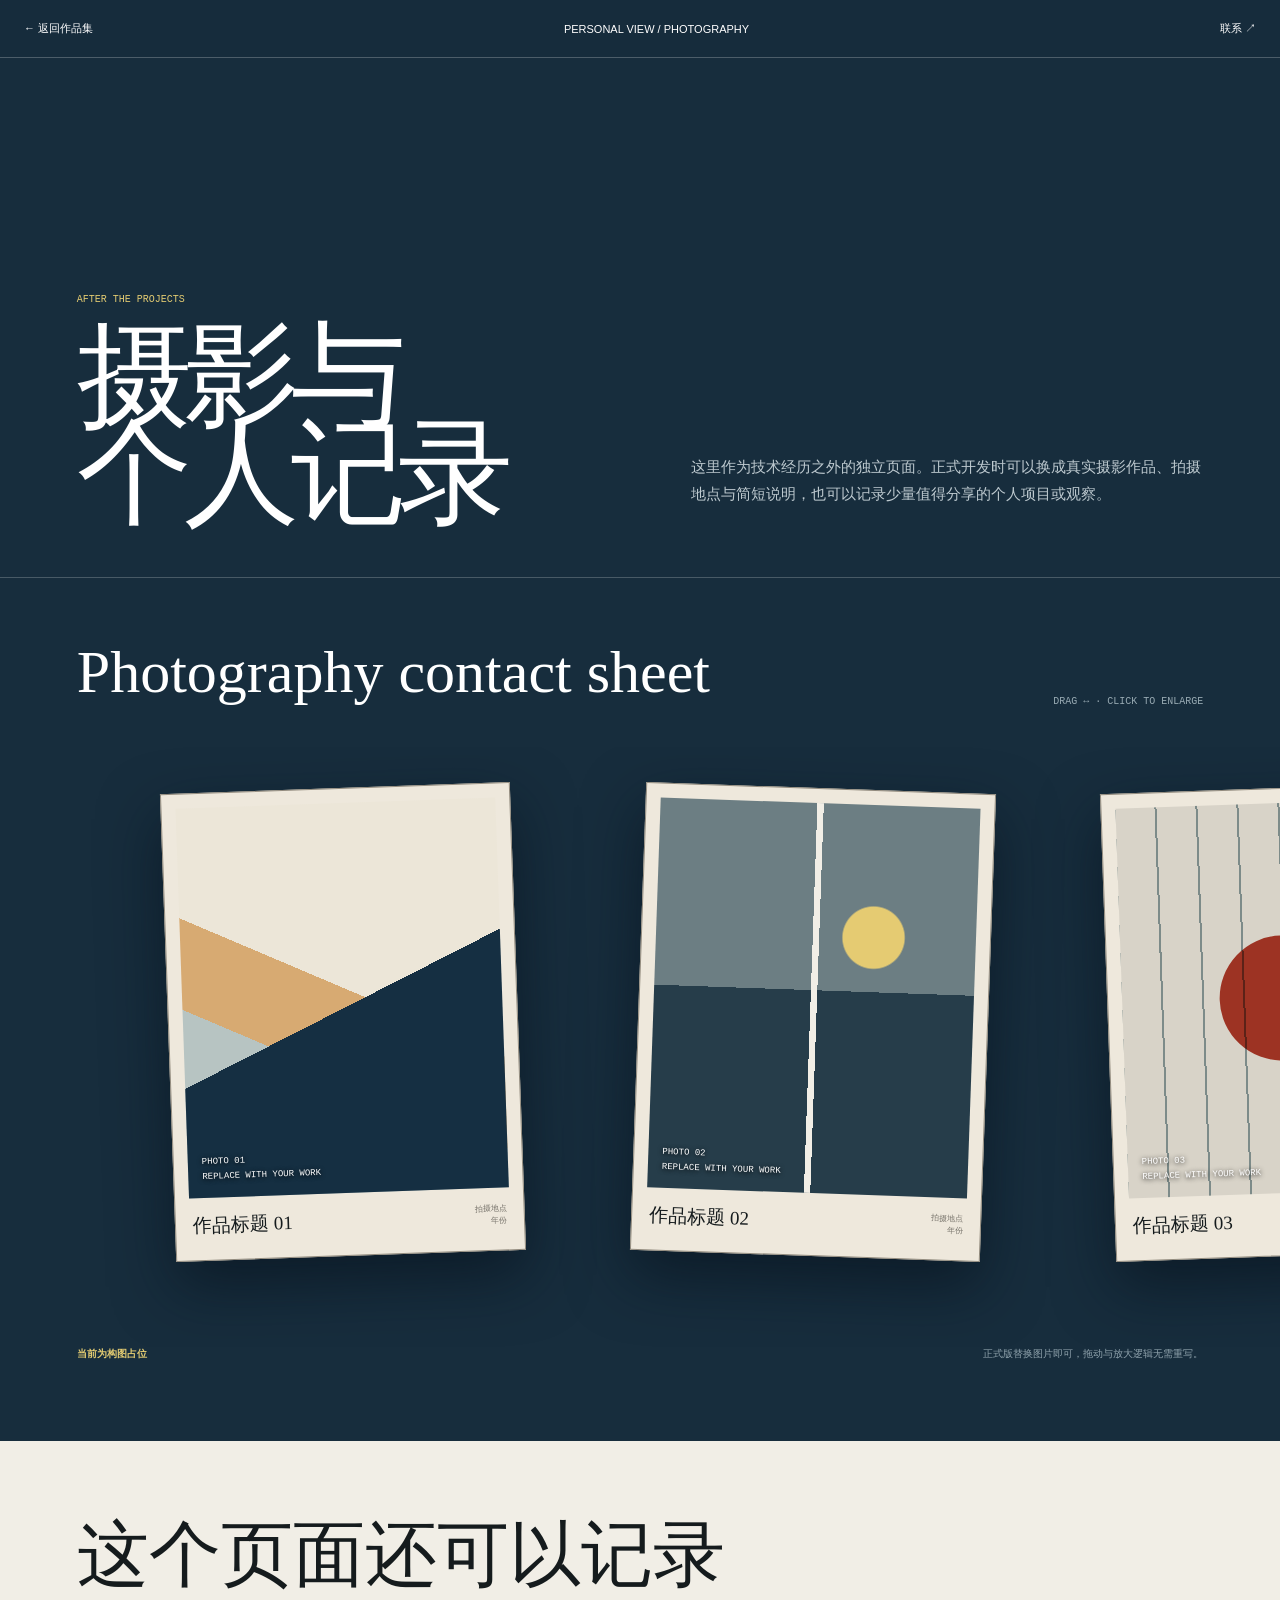
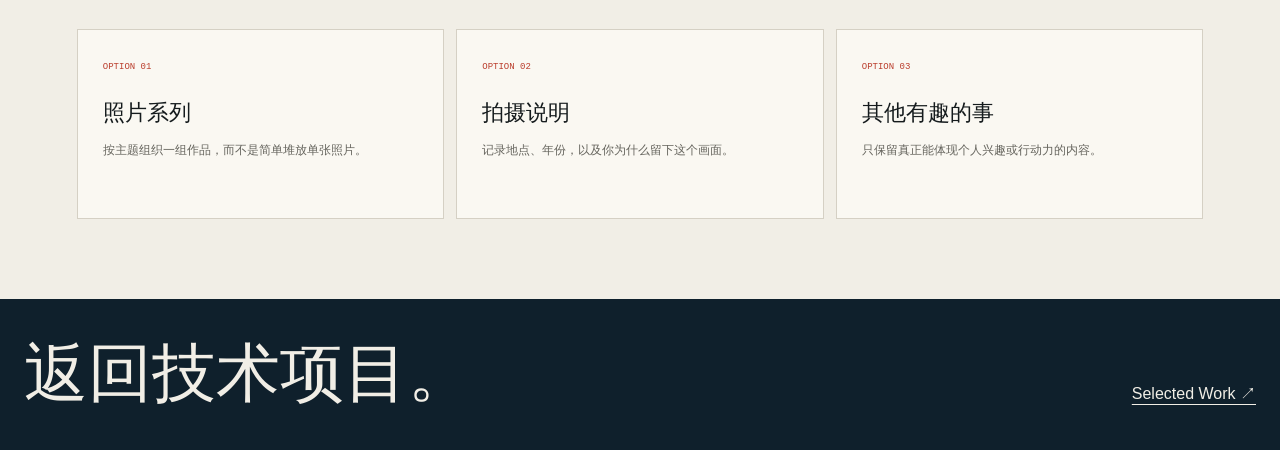
==== personal/index.html @ 07bce7fe "Create initial portfolio site" ====
<!doctype html><html lang="zh-CN"><head><meta charset="utf-8"><meta name="viewport" content="width=device-width,initial-scale=1"><title>个人展示 · 王匡义</title><link rel="stylesheet" href="../assets/detail.css"><style>
body{background:#172d3d;color:#fff}.nav{background:#172d3ded;border-color:#ffffff3b}.nav a,.nav span{color:#fff}.personal-hero{min-height:520px;padding:100px 6vw 55px;display:grid;grid-template-columns:1fr 1fr;gap:8vw;align-items:end;border-bottom:1px solid #ffffff36}.personal-hero small{font:10px ui-monospace,monospace;color:var(--gold)}.personal-hero h1{font:400 clamp(58px,9vw,125px)/.84 var(--serif);letter-spacing:-.07em;margin:22px 0 0}.personal-hero p{font-size:15px;line-height:1.8;color:#bdc9cf;max-width:580px}.gallery{padding:60px 0 80px;overflow:hidden}.gallery-head{padding:0 6vw;display:flex;justify-content:space-between;align-items:end}.gallery-head h2{font:400 clamp(32px,5vw,60px) var(--serif);margin:0}.gallery-head span{font:10px ui-monospace,monospace;color:#98aab3}.photo-window{margin-top:40px;overflow-x:auto;scrollbar-width:none;cursor:grab;touch-action:pan-y;scroll-snap-type:x proximity}.photo-window::-webkit-scrollbar{display:none}.photo-window.dragging{cursor:grabbing}.photo-track{display:flex;align-items:center;gap:40px;width:max-content;padding:25px 10vw 75px}.photo-frame{width:350px;flex:none;background:#eee8dc;color:var(--ink);padding:14px 14px 21px;border:1px solid #928b7e;box-shadow:0 25px 60px #07111da0;scroll-snap-align:center;cursor:pointer;transition:.3s}.photo-frame:nth-child(odd){transform:rotate(-2deg)}.photo-frame:nth-child(even){transform:rotate(2deg)}.photo-frame:hover{transform:rotate(0) translateY(-7px)}.photo-art{height:390px;position:relative;overflow:hidden;background:#c8c7c0}.photo-art span{position:absolute;left:14px;bottom:14px;color:white;font:9px/1.6 ui-monospace,monospace;text-shadow:0 1px 5px #000}.photo-a{background:linear-gradient(155deg,transparent 0 52%,#152f42 52%),linear-gradient(25deg,#b7c4c2 0 35%,#d7aa72 35% 52%,#ece6d8 52%)}.photo-b{background:radial-gradient(circle at 68% 34%,#e5cb72 0 9%,transparent 9.5%),linear-gradient(90deg,transparent 49%,#f1eee6 49% 51%,transparent 51%),linear-gradient(#6c7e83 0 48%,#263d4a 48%)}.photo-c{background:repeating-linear-gradient(90deg,#d8d3c8 0 39px,#7d8b89 39px 41px)}.photo-c:after{content:"";position:absolute;width:125px;height:125px;border-radius:50%;background:#ba3d2c;left:50%;top:50%;transform:translate(-50%,-50%);mix-blend-mode:multiply}.photo-d{background:linear-gradient(35deg,#172f40 0 42%,transparent 42%),linear-gradient(145deg,#d4cdbf 0 50%,#8fa19d 50%)}.photo-e{background:linear-gradient(90deg,#d7cfc0 0 47%,#172f40 47% 53%,#c87b5c 53%)}.photo-frame figcaption{padding:15px 3px 0;display:flex;justify-content:space-between}.photo-frame b{font:500 19px var(--serif)}.photo-frame small{font:8px/1.5 ui-monospace,monospace;color:#77736b;text-align:right}.gallery-foot{padding:0 6vw;color:#91a4ae;font-size:10px;display:flex;justify-content:space-between}.gallery-foot b{color:var(--gold)}.notes{background:var(--paper);color:var(--ink);padding:80px 6vw}.notes h2{font:400 clamp(38px,6vw,72px)/.95 var(--serif);margin:0 0 40px}.note-grid{display:grid;grid-template-columns:repeat(3,1fr);gap:12px}.note{border:1px solid var(--soft);background:var(--white);padding:25px;min-height:190px}.note small{font:9px ui-monospace,monospace;color:var(--red)}.note h3{font:500 22px var(--serif);margin:25px 0 8px}.note p{font-size:12px;line-height:1.7;color:#66655e}.personal-footer{background:#0f202c}.lightbox{position:fixed;inset:0;z-index:60;background:#07111def;display:none;place-items:center;padding:30px}.lightbox.show{display:grid}.lightbox-card{width:min(720px,90vw);background:#eee8dc;padding:16px;color:var(--ink)}.lightbox-card .photo-art{height:min(68vh,680px)}.caption{padding:17px 4px 3px;display:flex;justify-content:space-between}.close{position:fixed;right:24px;top:22px;width:42px;height:42px;border-radius:50%;border:1px solid #ffffff66;background:transparent;color:#fff;font-size:20px;cursor:pointer}@media(max-width:760px){.personal-hero{grid-template-columns:1fr;padding:80px 20px 45px}.gallery-head{display:block;padding:0 20px}.gallery-head span{display:block;margin-top:15px}.photo-track{padding-left:35px;padding-right:35px}.photo-frame{width:275px}.photo-art{height:320px}.gallery-foot{display:block;padding:0 20px}.gallery-foot span{display:block;margin-top:8px}.notes{padding:65px 20px}.note-grid{grid-template-columns:1fr}}@media(prefers-reduced-motion:reduce){.photo-frame{transition:none}}
</style></head><body><header class="nav"><a href="../index.html">← 返回作品集</a><span>PERSONAL VIEW / PHOTOGRAPHY</span><a href="mailto:kuangyi001126@outlook.com">联系 ↗</a></header><main><section class="personal-hero"><div><small>AFTER THE PROJECTS</small><h1>摄影与<br>个人记录</h1></div><p>这里作为技术经历之外的独立页面。正式开发时可以换成真实摄影作品、拍摄地点与简短说明，也可以记录少量值得分享的个人项目或观察。</p></section><section class="gallery"><header class="gallery-head"><h2>Photography contact sheet</h2><span>DRAG ↔ · CLICK TO ENLARGE</span></header><div class="photo-window"><div class="photo-track">
<figure class="photo-frame" tabindex="0" data-title="作品标题 01" data-meta="拍摄地点 · 年份"><div class="photo-art photo-a"><span>PHOTO 01<br>REPLACE WITH YOUR WORK</span></div><figcaption><b>作品标题 01</b><small>拍摄地点<br>年份</small></figcaption></figure>
<figure class="photo-frame" tabindex="0" data-title="作品标题 02" data-meta="拍摄地点 · 年份"><div class="photo-art photo-b"><span>PHOTO 02<br>REPLACE WITH YOUR WORK</span></div><figcaption><b>作品标题 02</b><small>拍摄地点<br>年份</small></figcaption></figure>
<figure class="photo-frame" tabindex="0" data-title="作品标题 03" data-meta="拍摄地点 · 年份"><div class="photo-art photo-c"><span>PHOTO 03<br>REPLACE WITH YOUR WORK</span></div><figcaption><b>作品标题 03</b><small>拍摄地点<br>年份</small></figcaption></figure>
<figure class="photo-frame" tabindex="0" data-title="作品标题 04" data-meta="拍摄地点 · 年份"><div class="photo-art photo-d"><span>PHOTO 04<br>REPLACE WITH YOUR WORK</span></div><figcaption><b>作品标题 04</b><small>拍摄地点<br>年份</small></figcaption></figure>
<figure class="photo-frame" tabindex="0" data-title="作品标题 05" data-meta="拍摄地点 · 年份"><div class="photo-art photo-e"><span>PHOTO 05<br>REPLACE WITH YOUR WORK</span></div><figcaption><b>作品标题 05</b><small>拍摄地点<br>年份</small></figcaption></figure>
</div></div><div class="gallery-foot"><b>当前为构图占位</b><span>正式版替换图片即可，拖动与放大逻辑无需重写。</span></div></section><section class="notes"><h2>这个页面还可以记录</h2><div class="note-grid"><article class="note"><small>OPTION 01</small><h3>照片系列</h3><p>按主题组织一组作品，而不是简单堆放单张照片。</p></article><article class="note"><small>OPTION 02</small><h3>拍摄说明</h3><p>记录地点、年份，以及你为什么留下这个画面。</p></article><article class="note"><small>OPTION 03</small><h3>其他有趣的事</h3><p>只保留真正能体现个人兴趣或行动力的内容。</p></article></div></section></main><footer class="personal-footer"><h2>返回技术项目。</h2><a href="../index.html">Selected Work ↗</a></footer><div class="lightbox"><button class="close" aria-label="关闭">×</button><div class="lightbox-card"><div class="lightbox-art"></div><div class="caption"><b></b><span></span></div></div></div><script>
const win=document.querySelector('.photo-window'),box=document.querySelector('.lightbox'),frames=[...document.querySelectorAll('.photo-frame')];
let down=false,startX=0,startScroll=0,targetScroll=0,moved=false,pressed=null,lastX=0,lastTime=0,velocity=0,paintFrame=0,momentumFrame=0;
win.style.overscrollBehaviorX='contain';

function openFrame(frame){
  document.querySelector('.lightbox-art').replaceChildren(frame.querySelector('.photo-art').cloneNode(true));
  document.querySelector('.caption b').textContent=frame.dataset.title;
  document.querySelector('.caption span').textContent=frame.dataset.meta;
  box.classList.add('show');
}

function clampScroll(value){return Math.max(0,Math.min(win.scrollWidth-win.clientWidth,value))}
function paintScroll(value){
  targetScroll=clampScroll(value);
  if(paintFrame)return;
  paintFrame=requestAnimationFrame(()=>{win.scrollLeft=targetScroll;paintFrame=0});
}
function stopMotion(){
  if(paintFrame){cancelAnimationFrame(paintFrame);paintFrame=0;win.scrollLeft=targetScroll}
  if(momentumFrame){cancelAnimationFrame(momentumFrame);momentumFrame=0}
}
function snapNearest(){
  win.style.scrollSnapType='x proximity';
  win.style.scrollBehavior='smooth';
  const center=win.scrollLeft+win.clientWidth/2;
  const nearest=frames.reduce((best,frame)=>Math.abs(frame.offsetLeft+frame.offsetWidth/2-center)<Math.abs(best.offsetLeft+best.offsetWidth/2-center)?frame:best,frames[0]);
  win.scrollTo({left:clampScroll(nearest.offsetLeft-(win.clientWidth-nearest.offsetWidth)/2),behavior:'smooth'});
}
function startMomentum(){
  if(Math.abs(velocity)<.04){snapNearest();return}
  let position=win.scrollLeft,previous=performance.now();
  const tick=now=>{
    const dt=Math.min(32,now-previous);previous=now;
    position=clampScroll(position+velocity*dt);
    win.scrollLeft=position;
    velocity*=Math.pow(.91,dt/16);
    const atEdge=position<=0||position>=win.scrollWidth-win.clientWidth;
    if(Math.abs(velocity)>.025&&!atEdge)momentumFrame=requestAnimationFrame(tick);
    else{momentumFrame=0;snapNearest()}
  };
  momentumFrame=requestAnimationFrame(tick);
}

win.addEventListener('pointerdown',event=>{
  stopMotion();down=true;moved=false;pressed=event.target.closest('.photo-frame');
  startX=lastX=event.clientX;startScroll=targetScroll=win.scrollLeft;lastTime=performance.now();velocity=0;
  win.style.scrollSnapType='none';win.style.scrollBehavior='auto';win.style.userSelect='none';
  win.classList.add('dragging');win.setPointerCapture(event.pointerId);
});
win.addEventListener('pointermove',event=>{
  if(!down)return;
  const now=performance.now(),distance=event.clientX-startX,dt=Math.max(1,now-lastTime);
  if(Math.abs(distance)>5)moved=true;
  const instant=(lastX-event.clientX)/dt;
  velocity=velocity*.68+instant*.32;lastX=event.clientX;lastTime=now;
  paintScroll(startScroll-distance);
});
win.addEventListener('pointerup',()=>{
  if(!down)return;down=false;stopMotion();win.classList.remove('dragging');win.style.userSelect='';
  if(!moved&&pressed){win.style.scrollSnapType='x proximity';openFrame(pressed)}else startMomentum();
  pressed=null;
});
win.addEventListener('pointercancel',()=>{down=false;pressed=null;stopMotion();win.classList.remove('dragging');win.style.userSelect='';snapNearest()});
frames.forEach(frame=>frame.onkeydown=event=>{if(event.key==='Enter')openFrame(frame)});
function close(){box.classList.remove('show')}
document.querySelector('.close').onclick=close;box.onclick=event=>{if(event.target===box)close()};document.addEventListener('keydown',event=>{if(event.key==='Escape')close()});
</script></body></html>
---- assets/detail.css ----
:root{--paper:#f1eee6;--ink:#151b1d;--red:#ba3d2c;--soft:#d5d0c4;--white:#faf8f2;--navy:#1c3142;--gold:#e4cc72;--sans:Arial,"PingFang SC","Microsoft YaHei",sans-serif;--serif:Georgia,"Songti SC",serif}*{box-sizing:border-box}html{scroll-behavior:smooth}body{margin:0;background:var(--paper);color:var(--ink);font-family:var(--sans)}a{color:inherit}.nav{height:58px;padding:0 24px;border-bottom:1px solid var(--ink);display:flex;align-items:center;position:sticky;top:0;background:#f1eee6ed;backdrop-filter:blur(10px);z-index:20;font-size:11px}.nav b{letter-spacing:.08em}.nav span{margin:auto;color:#66655e}.nav a{text-decoration:none}.hero{display:grid;grid-template-columns:220px 1fr;border-bottom:1px solid var(--ink);min-height:560px}.hero-meta{padding:35px 24px;border-right:1px solid var(--ink);display:flex;flex-direction:column}.eyebrow{font:10px/1.6 ui-monospace,monospace;color:var(--red);letter-spacing:.06em}.hero-meta dl{margin:auto 0 0}.hero-meta dt{font:9px ui-monospace,monospace;color:#77736b;margin-top:18px}.hero-meta dd{margin:5px 0 0;font-size:12px}.hero-main{padding:65px clamp(28px,7vw,105px);display:flex;flex-direction:column;justify-content:center}.hero h1{font:400 clamp(58px,9vw,125px)/.84 var(--serif);letter-spacing:-.075em;margin:20px 0 30px}.hero-summary{font-size:17px;line-height:1.8;max-width:790px;color:#555750}.tags{display:flex;gap:7px;flex-wrap:wrap;margin-top:30px}.tags span{border:1px solid var(--ink);border-radius:999px;padding:7px 10px;font:9px ui-monospace,monospace}.visual{height:320px;background:var(--navy);color:white;margin-top:45px;position:relative;overflow:hidden;display:grid;place-items:center}.visual:before{content:"";position:absolute;width:250px;height:250px;border:1px solid #ffffff45;border-radius:50%;box-shadow:0 0 0 70px #ffffff08,0 0 0 140px #ffffff05}.visual strong{z-index:1;font:400 clamp(28px,5vw,55px) var(--serif);color:var(--gold)}.content{display:grid;grid-template-columns:220px 1fr;border-bottom:1px solid var(--ink)}.side-title{padding:38px 24px;border-right:1px solid var(--ink)}.side-title small{font:10px ui-monospace,monospace;color:var(--red)}.side-title h2{font:400 28px var(--serif);margin:18px 0}.body{padding:55px clamp(28px,6vw,85px)}.body h2{font:400 clamp(34px,5vw,62px)/1 var(--serif);letter-spacing:-.045em;margin:0 0 35px}.body>p{font-size:15px;line-height:1.85;color:#555750;max-width:850px}.work-grid{display:grid;grid-template-columns:repeat(2,1fr);gap:12px;margin-top:38px}.work{border:1px solid var(--soft);background:var(--white);padding:25px;min-height:180px}.work small{font:9px ui-monospace,monospace;color:var(--red)}.work h3{font:500 20px var(--serif);margin:22px 0 8px}.work p{font-size:12px;line-height:1.7;color:#66655e}.result{background:var(--navy);color:white;padding:42px;margin-top:35px}.result small{font:9px ui-monospace,monospace;color:var(--gold)}.result p{font:400 clamp(25px,4vw,45px)/1.2 var(--serif);margin:18px 0 0;max-width:900px}.next{display:grid;grid-template-columns:1fr 1fr}.next a{padding:35px 24px;text-decoration:none;border-right:1px solid var(--ink);display:flex;justify-content:space-between}.next a:last-child{border:0}.next a:hover{background:var(--white)}footer{background:var(--ink);color:var(--paper);padding:45px 24px;display:flex;justify-content:space-between;align-items:end}footer h2{font:400 clamp(35px,5vw,65px)/.95 var(--serif);margin:0}footer a{text-underline-offset:5px}@media(max-width:760px){.nav span{display:none}.nav{justify-content:space-between}.hero,.content{grid-template-columns:1fr}.hero-meta,.side-title{border-right:0;border-bottom:1px solid var(--ink)}.hero-meta{min-height:210px}.hero-meta dl{display:grid;grid-template-columns:1fr 1fr;gap:5px 20px}.hero-main{padding:55px 20px}.hero h1{font-size:17vw}.visual{height:250px}.body{padding:45px 20px}.work-grid{grid-template-columns:1fr}.next{grid-template-columns:1fr}.next a{border-right:0;border-bottom:1px solid var(--ink)}footer{display:block}footer a{display:block;margin-top:30px}}
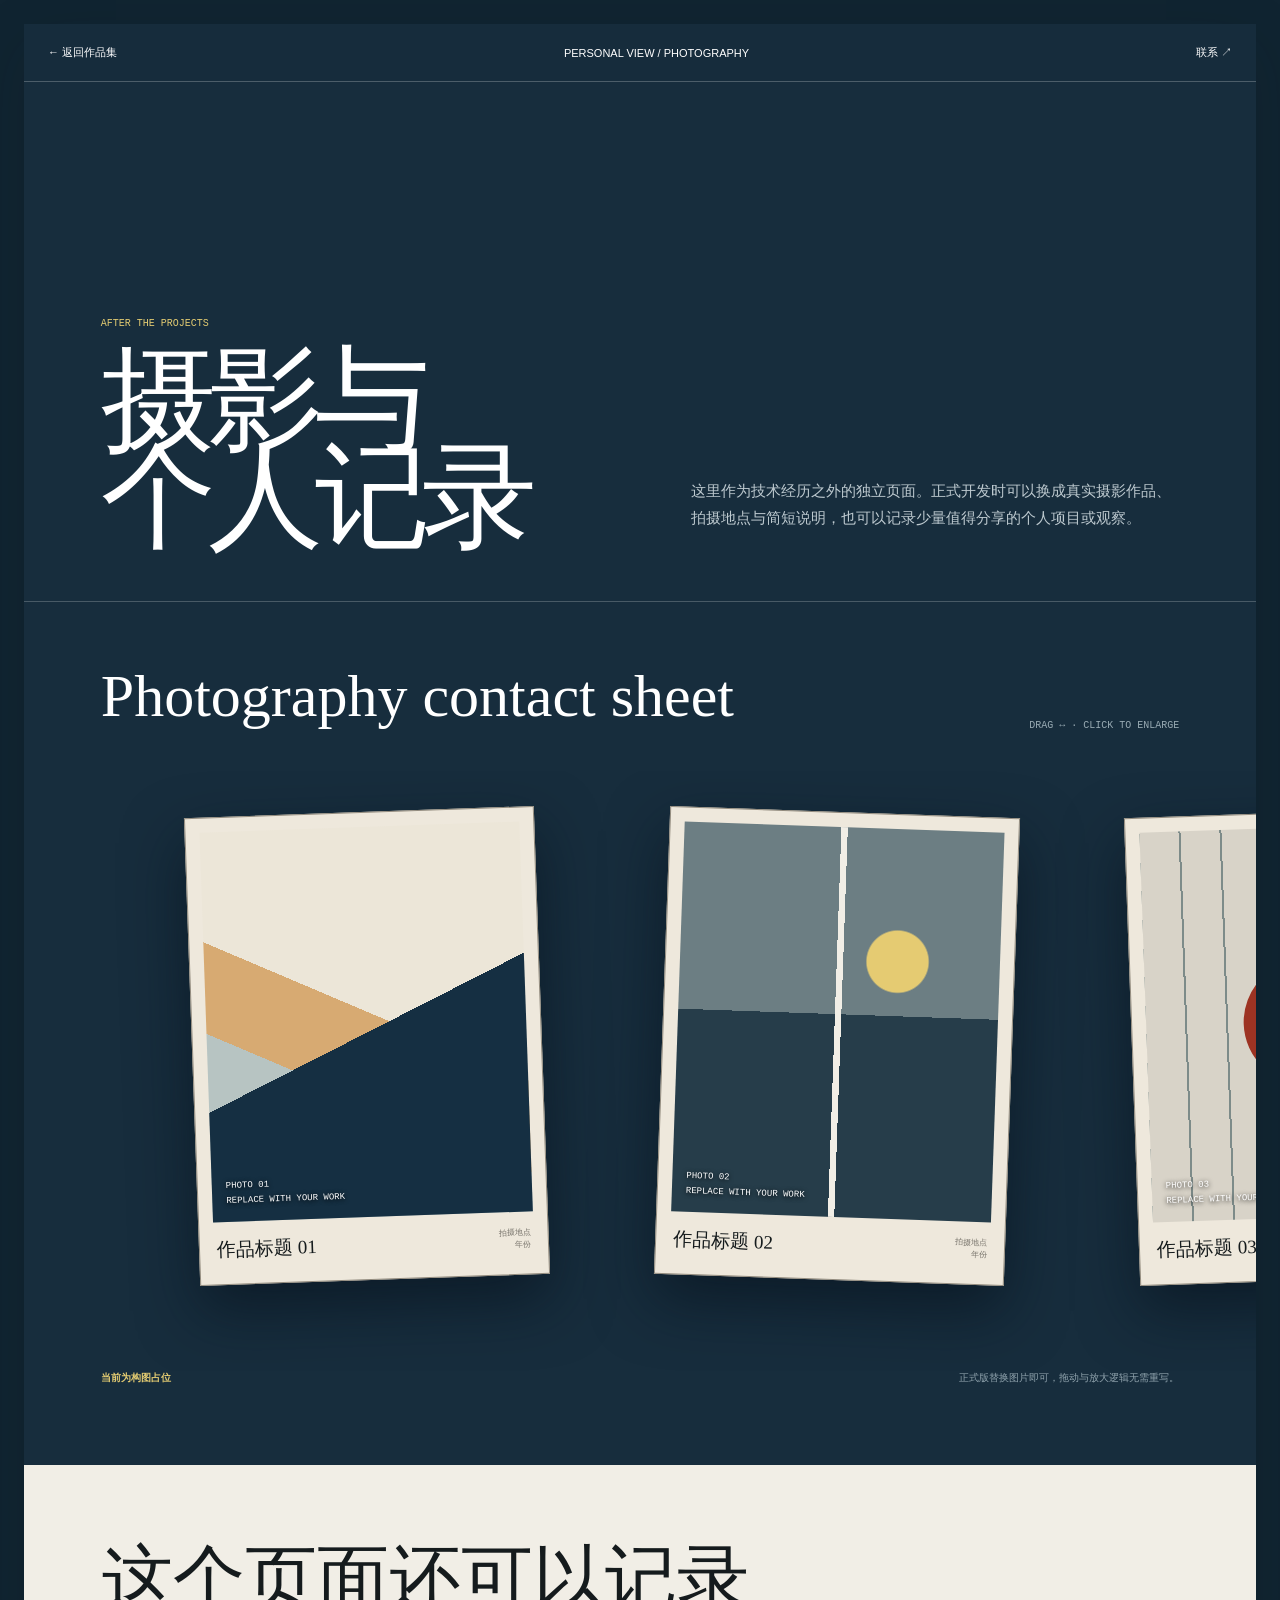
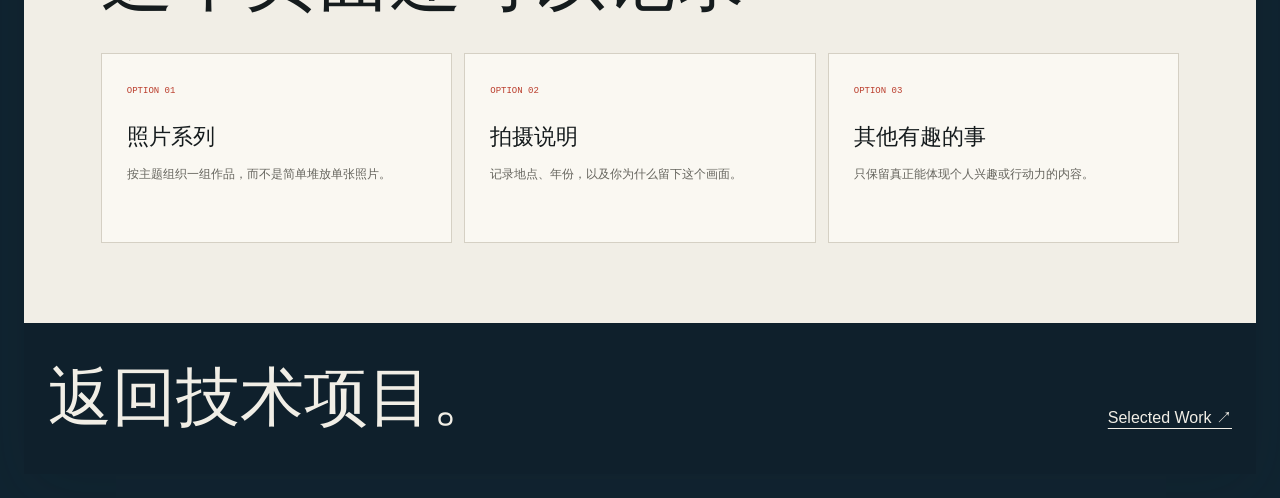
==== commit f868360d: "Improve responsive layout and gallery scrolling" ====
--- a/personal/index.html
+++ b/personal/index.html
@@ -1,5 +1,5 @@
 <!doctype html><html lang="zh-CN"><head><meta charset="utf-8"><meta name="viewport" content="width=device-width,initial-scale=1"><title>个人展示 · 王匡义</title><link rel="stylesheet" href="../assets/detail.css"><style>
-body{background:#172d3d;color:#fff}.nav{background:#172d3ded;border-color:#ffffff3b}.nav a,.nav span{color:#fff}.personal-hero{min-height:520px;padding:100px 6vw 55px;display:grid;grid-template-columns:1fr 1fr;gap:8vw;align-items:end;border-bottom:1px solid #ffffff36}.personal-hero small{font:10px ui-monospace,monospace;color:var(--gold)}.personal-hero h1{font:400 clamp(58px,9vw,125px)/.84 var(--serif);letter-spacing:-.07em;margin:22px 0 0}.personal-hero p{font-size:15px;line-height:1.8;color:#bdc9cf;max-width:580px}.gallery{padding:60px 0 80px;overflow:hidden}.gallery-head{padding:0 6vw;display:flex;justify-content:space-between;align-items:end}.gallery-head h2{font:400 clamp(32px,5vw,60px) var(--serif);margin:0}.gallery-head span{font:10px ui-monospace,monospace;color:#98aab3}.photo-window{margin-top:40px;overflow-x:auto;scrollbar-width:none;cursor:grab;touch-action:pan-y;scroll-snap-type:x proximity}.photo-window::-webkit-scrollbar{display:none}.photo-window.dragging{cursor:grabbing}.photo-track{display:flex;align-items:center;gap:40px;width:max-content;padding:25px 10vw 75px}.photo-frame{width:350px;flex:none;background:#eee8dc;color:var(--ink);padding:14px 14px 21px;border:1px solid #928b7e;box-shadow:0 25px 60px #07111da0;scroll-snap-align:center;cursor:pointer;transition:.3s}.photo-frame:nth-child(odd){transform:rotate(-2deg)}.photo-frame:nth-child(even){transform:rotate(2deg)}.photo-frame:hover{transform:rotate(0) translateY(-7px)}.photo-art{height:390px;position:relative;overflow:hidden;background:#c8c7c0}.photo-art span{position:absolute;left:14px;bottom:14px;color:white;font:9px/1.6 ui-monospace,monospace;text-shadow:0 1px 5px #000}.photo-a{background:linear-gradient(155deg,transparent 0 52%,#152f42 52%),linear-gradient(25deg,#b7c4c2 0 35%,#d7aa72 35% 52%,#ece6d8 52%)}.photo-b{background:radial-gradient(circle at 68% 34%,#e5cb72 0 9%,transparent 9.5%),linear-gradient(90deg,transparent 49%,#f1eee6 49% 51%,transparent 51%),linear-gradient(#6c7e83 0 48%,#263d4a 48%)}.photo-c{background:repeating-linear-gradient(90deg,#d8d3c8 0 39px,#7d8b89 39px 41px)}.photo-c:after{content:"";position:absolute;width:125px;height:125px;border-radius:50%;background:#ba3d2c;left:50%;top:50%;transform:translate(-50%,-50%);mix-blend-mode:multiply}.photo-d{background:linear-gradient(35deg,#172f40 0 42%,transparent 42%),linear-gradient(145deg,#d4cdbf 0 50%,#8fa19d 50%)}.photo-e{background:linear-gradient(90deg,#d7cfc0 0 47%,#172f40 47% 53%,#c87b5c 53%)}.photo-frame figcaption{padding:15px 3px 0;display:flex;justify-content:space-between}.photo-frame b{font:500 19px var(--serif)}.photo-frame small{font:8px/1.5 ui-monospace,monospace;color:#77736b;text-align:right}.gallery-foot{padding:0 6vw;color:#91a4ae;font-size:10px;display:flex;justify-content:space-between}.gallery-foot b{color:var(--gold)}.notes{background:var(--paper);color:var(--ink);padding:80px 6vw}.notes h2{font:400 clamp(38px,6vw,72px)/.95 var(--serif);margin:0 0 40px}.note-grid{display:grid;grid-template-columns:repeat(3,1fr);gap:12px}.note{border:1px solid var(--soft);background:var(--white);padding:25px;min-height:190px}.note small{font:9px ui-monospace,monospace;color:var(--red)}.note h3{font:500 22px var(--serif);margin:25px 0 8px}.note p{font-size:12px;line-height:1.7;color:#66655e}.personal-footer{background:#0f202c}.lightbox{position:fixed;inset:0;z-index:60;background:#07111def;display:none;place-items:center;padding:30px}.lightbox.show{display:grid}.lightbox-card{width:min(720px,90vw);background:#eee8dc;padding:16px;color:var(--ink)}.lightbox-card .photo-art{height:min(68vh,680px)}.caption{padding:17px 4px 3px;display:flex;justify-content:space-between}.close{position:fixed;right:24px;top:22px;width:42px;height:42px;border-radius:50%;border:1px solid #ffffff66;background:transparent;color:#fff;font-size:20px;cursor:pointer}@media(max-width:760px){.personal-hero{grid-template-columns:1fr;padding:80px 20px 45px}.gallery-head{display:block;padding:0 20px}.gallery-head span{display:block;margin-top:15px}.photo-track{padding-left:35px;padding-right:35px}.photo-frame{width:275px}.photo-art{height:320px}.gallery-foot{display:block;padding:0 20px}.gallery-foot span{display:block;margin-top:8px}.notes{padding:65px 20px}.note-grid{grid-template-columns:1fr}}@media(prefers-reduced-motion:reduce){.photo-frame{transition:none}}
+body{background:#172d3d;color:#fff}.nav{background:#172d3ded;border-color:#ffffff3b}.nav a,.nav span{color:#fff}.personal-hero{min-height:520px;padding:100px 6vw 55px;display:grid;grid-template-columns:1fr 1fr;gap:8vw;align-items:end;border-bottom:1px solid #ffffff36}.personal-hero small{font:10px ui-monospace,monospace;color:var(--gold)}.personal-hero h1{font:400 clamp(58px,9vw,125px)/.84 var(--serif);letter-spacing:-.07em;margin:22px 0 0}.personal-hero p{font-size:15px;line-height:1.8;color:#bdc9cf;max-width:580px}.gallery{padding:60px 0 80px;overflow:hidden}.gallery-head{padding:0 6vw;display:flex;justify-content:space-between;align-items:end}.gallery-head h2{font:400 clamp(32px,5vw,60px) var(--serif);margin:0}.gallery-head span{font:10px ui-monospace,monospace;color:#98aab3}.photo-window{margin-top:40px;overflow-x:auto;scrollbar-width:none;cursor:grab;touch-action:auto;scroll-snap-type:x proximity;-webkit-overflow-scrolling:touch;overscroll-behavior-x:contain}.photo-window::-webkit-scrollbar{display:none}.photo-window.dragging{cursor:grabbing}.photo-track{display:flex;align-items:center;gap:40px;width:max-content;padding:25px 10vw 75px}.photo-frame{width:350px;flex:none;background:#eee8dc;color:var(--ink);padding:14px 14px 21px;border:1px solid #928b7e;box-shadow:0 25px 60px #07111da0;scroll-snap-align:center;cursor:pointer;transition:.3s}.photo-frame:nth-child(odd){transform:rotate(-2deg)}.photo-frame:nth-child(even){transform:rotate(2deg)}.photo-frame:hover{transform:rotate(0) translateY(-7px)}.photo-art{height:390px;position:relative;overflow:hidden;background:#c8c7c0}.photo-art span{position:absolute;left:14px;bottom:14px;color:white;font:9px/1.6 ui-monospace,monospace;text-shadow:0 1px 5px #000}.photo-a{background:linear-gradient(155deg,transparent 0 52%,#152f42 52%),linear-gradient(25deg,#b7c4c2 0 35%,#d7aa72 35% 52%,#ece6d8 52%)}.photo-b{background:radial-gradient(circle at 68% 34%,#e5cb72 0 9%,transparent 9.5%),linear-gradient(90deg,transparent 49%,#f1eee6 49% 51%,transparent 51%),linear-gradient(#6c7e83 0 48%,#263d4a 48%)}.photo-c{background:repeating-linear-gradient(90deg,#d8d3c8 0 39px,#7d8b89 39px 41px)}.photo-c:after{content:"";position:absolute;width:125px;height:125px;border-radius:50%;background:#ba3d2c;left:50%;top:50%;transform:translate(-50%,-50%);mix-blend-mode:multiply}.photo-d{background:linear-gradient(35deg,#172f40 0 42%,transparent 42%),linear-gradient(145deg,#d4cdbf 0 50%,#8fa19d 50%)}.photo-e{background:linear-gradient(90deg,#d7cfc0 0 47%,#172f40 47% 53%,#c87b5c 53%)}.photo-frame figcaption{padding:15px 3px 0;display:flex;justify-content:space-between}.photo-frame b{font:500 19px var(--serif)}.photo-frame small{font:8px/1.5 ui-monospace,monospace;color:#77736b;text-align:right}.gallery-foot{padding:0 6vw;color:#91a4ae;font-size:10px;display:flex;justify-content:space-between}.gallery-foot b{color:var(--gold)}.notes{background:var(--paper);color:var(--ink);padding:80px 6vw}.notes h2{font:400 clamp(38px,6vw,72px)/.95 var(--serif);margin:0 0 40px}.note-grid{display:grid;grid-template-columns:repeat(3,1fr);gap:12px}.note{border:1px solid var(--soft);background:var(--white);padding:25px;min-height:190px}.note small{font:9px ui-monospace,monospace;color:var(--red)}.note h3{font:500 22px var(--serif);margin:25px 0 8px}.note p{font-size:12px;line-height:1.7;color:#66655e}.personal-footer{background:#0f202c}.lightbox{position:fixed;inset:0;z-index:60;background:#07111def;display:none;place-items:center;padding:30px}.lightbox.show{display:grid}.lightbox-card{width:min(720px,90vw);background:#eee8dc;padding:16px;color:var(--ink)}.lightbox-card .photo-art{height:min(68vh,680px)}.caption{padding:17px 4px 3px;display:flex;justify-content:space-between}.close{position:fixed;right:24px;top:22px;width:42px;height:42px;border-radius:50%;border:1px solid #ffffff66;background:transparent;color:#fff;font-size:20px;cursor:pointer}@media(max-width:760px){.personal-hero{grid-template-columns:1fr;padding:80px 20px 45px}.gallery-head{display:block;padding:0 20px}.gallery-head span{display:block;margin-top:15px}.photo-track{padding-left:35px;padding-right:35px}.photo-frame{width:275px}.photo-art{height:320px}.gallery-foot{display:block;padding:0 20px}.gallery-foot span{display:block;margin-top:8px}.notes{padding:65px 20px}.note-grid{grid-template-columns:1fr}}@media(prefers-reduced-motion:reduce){.photo-frame{transition:none}}
 </style></head><body><header class="nav"><a href="../index.html">← 返回作品集</a><span>PERSONAL VIEW / PHOTOGRAPHY</span><a href="mailto:kuangyi001126@outlook.com">联系 ↗</a></header><main><section class="personal-hero"><div><small>AFTER THE PROJECTS</small><h1>摄影与<br>个人记录</h1></div><p>这里作为技术经历之外的独立页面。正式开发时可以换成真实摄影作品、拍摄地点与简短说明，也可以记录少量值得分享的个人项目或观察。</p></section><section class="gallery"><header class="gallery-head"><h2>Photography contact sheet</h2><span>DRAG ↔ · CLICK TO ENLARGE</span></header><div class="photo-window"><div class="photo-track">
 <figure class="photo-frame" tabindex="0" data-title="作品标题 01" data-meta="拍摄地点 · 年份"><div class="photo-art photo-a"><span>PHOTO 01<br>REPLACE WITH YOUR WORK</span></div><figcaption><b>作品标题 01</b><small>拍摄地点<br>年份</small></figcaption></figure>
 <figure class="photo-frame" tabindex="0" data-title="作品标题 02" data-meta="拍摄地点 · 年份"><div class="photo-art photo-b"><span>PHOTO 02<br>REPLACE WITH YOUR WORK</span></div><figcaption><b>作品标题 02</b><small>拍摄地点<br>年份</small></figcaption></figure>
@@ -8,7 +8,7 @@
 <figure class="photo-frame" tabindex="0" data-title="作品标题 05" data-meta="拍摄地点 · 年份"><div class="photo-art photo-e"><span>PHOTO 05<br>REPLACE WITH YOUR WORK</span></div><figcaption><b>作品标题 05</b><small>拍摄地点<br>年份</small></figcaption></figure>
 </div></div><div class="gallery-foot"><b>当前为构图占位</b><span>正式版替换图片即可，拖动与放大逻辑无需重写。</span></div></section><section class="notes"><h2>这个页面还可以记录</h2><div class="note-grid"><article class="note"><small>OPTION 01</small><h3>照片系列</h3><p>按主题组织一组作品，而不是简单堆放单张照片。</p></article><article class="note"><small>OPTION 02</small><h3>拍摄说明</h3><p>记录地点、年份，以及你为什么留下这个画面。</p></article><article class="note"><small>OPTION 03</small><h3>其他有趣的事</h3><p>只保留真正能体现个人兴趣或行动力的内容。</p></article></div></section></main><footer class="personal-footer"><h2>返回技术项目。</h2><a href="../index.html">Selected Work ↗</a></footer><div class="lightbox"><button class="close" aria-label="关闭">×</button><div class="lightbox-card"><div class="lightbox-art"></div><div class="caption"><b></b><span></span></div></div></div><script>
 const win=document.querySelector('.photo-window'),box=document.querySelector('.lightbox'),frames=[...document.querySelectorAll('.photo-frame')];
-let down=false,startX=0,startScroll=0,targetScroll=0,moved=false,pressed=null,lastX=0,lastTime=0,velocity=0,paintFrame=0,momentumFrame=0;
+let down=false,startX=0,startScroll=0,targetScroll=0,moved=false,pressed=null,lastX=0,lastTime=0,velocity=0,paintFrame=0,momentumFrame=0,lastInput='mouse';
 win.style.overscrollBehaviorX='contain';
 
 function openFrame(frame){
@@ -51,6 +51,8 @@
 }
 
 win.addEventListener('pointerdown',event=>{
+  lastInput=event.pointerType;
+  if(event.pointerType==='touch')return;
   stopMotion();down=true;moved=false;pressed=event.target.closest('.photo-frame');
   startX=lastX=event.clientX;startScroll=targetScroll=win.scrollLeft;lastTime=performance.now();velocity=0;
   win.style.scrollSnapType='none';win.style.scrollBehavior='auto';win.style.userSelect='none';
@@ -64,13 +66,17 @@
   velocity=velocity*.68+instant*.32;lastX=event.clientX;lastTime=now;
   paintScroll(startScroll-distance);
 });
-win.addEventListener('pointerup',()=>{
+win.addEventListener('pointerup',event=>{
+  if(event.pointerType==='touch')return;
   if(!down)return;down=false;stopMotion();win.classList.remove('dragging');win.style.userSelect='';
   if(!moved&&pressed){win.style.scrollSnapType='x proximity';openFrame(pressed)}else startMomentum();
   pressed=null;
 });
-win.addEventListener('pointercancel',()=>{down=false;pressed=null;stopMotion();win.classList.remove('dragging');win.style.userSelect='';snapNearest()});
-frames.forEach(frame=>frame.onkeydown=event=>{if(event.key==='Enter')openFrame(frame)});
+win.addEventListener('pointercancel',event=>{if(event.pointerType==='touch')return;down=false;pressed=null;stopMotion();win.classList.remove('dragging');win.style.userSelect='';snapNearest()});
+frames.forEach(frame=>{
+  frame.addEventListener('click',()=>{if(lastInput==='touch')openFrame(frame)});
+  frame.onkeydown=event=>{if(event.key==='Enter')openFrame(frame)};
+});
 function close(){box.classList.remove('show')}
 document.querySelector('.close').onclick=close;box.onclick=event=>{if(event.target===box)close()};document.addEventListener('keydown',event=>{if(event.key==='Escape')close()});
 </script></body></html>
--- a/assets/detail.css
+++ b/assets/detail.css
@@ -1 +1,2 @@
+@import url("layout.css");
 :root{--paper:#f1eee6;--ink:#151b1d;--red:#ba3d2c;--soft:#d5d0c4;--white:#faf8f2;--navy:#1c3142;--gold:#e4cc72;--sans:Arial,"PingFang SC","Microsoft YaHei",sans-serif;--serif:Georgia,"Songti SC",serif}*{box-sizing:border-box}html{scroll-behavior:smooth}body{margin:0;background:var(--paper);color:var(--ink);font-family:var(--sans)}a{color:inherit}.nav{height:58px;padding:0 24px;border-bottom:1px solid var(--ink);display:flex;align-items:center;position:sticky;top:0;background:#f1eee6ed;backdrop-filter:blur(10px);z-index:20;font-size:11px}.nav b{letter-spacing:.08em}.nav span{margin:auto;color:#66655e}.nav a{text-decoration:none}.hero{display:grid;grid-template-columns:220px 1fr;border-bottom:1px solid var(--ink);min-height:560px}.hero-meta{padding:35px 24px;border-right:1px solid var(--ink);display:flex;flex-direction:column}.eyebrow{font:10px/1.6 ui-monospace,monospace;color:var(--red);letter-spacing:.06em}.hero-meta dl{margin:auto 0 0}.hero-meta dt{font:9px ui-monospace,monospace;color:#77736b;margin-top:18px}.hero-meta dd{margin:5px 0 0;font-size:12px}.hero-main{padding:65px clamp(28px,7vw,105px);display:flex;flex-direction:column;justify-content:center}.hero h1{font:400 clamp(58px,9vw,125px)/.84 var(--serif);letter-spacing:-.075em;margin:20px 0 30px}.hero-summary{font-size:17px;line-height:1.8;max-width:790px;color:#555750}.tags{display:flex;gap:7px;flex-wrap:wrap;margin-top:30px}.tags span{border:1px solid var(--ink);border-radius:999px;padding:7px 10px;font:9px ui-monospace,monospace}.visual{height:320px;background:var(--navy);color:white;margin-top:45px;position:relative;overflow:hidden;display:grid;place-items:center}.visual:before{content:"";position:absolute;width:250px;height:250px;border:1px solid #ffffff45;border-radius:50%;box-shadow:0 0 0 70px #ffffff08,0 0 0 140px #ffffff05}.visual strong{z-index:1;font:400 clamp(28px,5vw,55px) var(--serif);color:var(--gold)}.content{display:grid;grid-template-columns:220px 1fr;border-bottom:1px solid var(--ink)}.side-title{padding:38px 24px;border-right:1px solid var(--ink)}.side-title small{font:10px ui-monospace,monospace;color:var(--red)}.side-title h2{font:400 28px var(--serif);margin:18px 0}.body{padding:55px clamp(28px,6vw,85px)}.body h2{font:400 clamp(34px,5vw,62px)/1 var(--serif);letter-spacing:-.045em;margin:0 0 35px}.body>p{font-size:15px;line-height:1.85;color:#555750;max-width:850px}.work-grid{display:grid;grid-template-columns:repeat(2,1fr);gap:12px;margin-top:38px}.work{border:1px solid var(--soft);background:var(--white);padding:25px;min-height:180px}.work small{font:9px ui-monospace,monospace;color:var(--red)}.work h3{font:500 20px var(--serif);margin:22px 0 8px}.work p{font-size:12px;line-height:1.7;color:#66655e}.result{background:var(--navy);color:white;padding:42px;margin-top:35px}.result small{font:9px ui-monospace,monospace;color:var(--gold)}.result p{font:400 clamp(25px,4vw,45px)/1.2 var(--serif);margin:18px 0 0;max-width:900px}.next{display:grid;grid-template-columns:1fr 1fr}.next a{padding:35px 24px;text-decoration:none;border-right:1px solid var(--ink);display:flex;justify-content:space-between}.next a:last-child{border:0}.next a:hover{background:var(--white)}footer{background:var(--ink);color:var(--paper);padding:45px 24px;display:flex;justify-content:space-between;align-items:end}footer h2{font:400 clamp(35px,5vw,65px)/.95 var(--serif);margin:0}footer a{text-underline-offset:5px}@media(max-width:760px){.nav span{display:none}.nav{justify-content:space-between}.hero,.content{grid-template-columns:1fr}.hero-meta,.side-title{border-right:0;border-bottom:1px solid var(--ink)}.hero-meta{min-height:210px}.hero-meta dl{display:grid;grid-template-columns:1fr 1fr;gap:5px 20px}.hero-main{padding:55px 20px}.hero h1{font-size:17vw}.visual{height:250px}.body{padding:45px 20px}.work-grid{grid-template-columns:1fr}.next{grid-template-columns:1fr}.next a{border-right:0;border-bottom:1px solid var(--ink)}footer{display:block}footer a{display:block;margin-top:30px}}
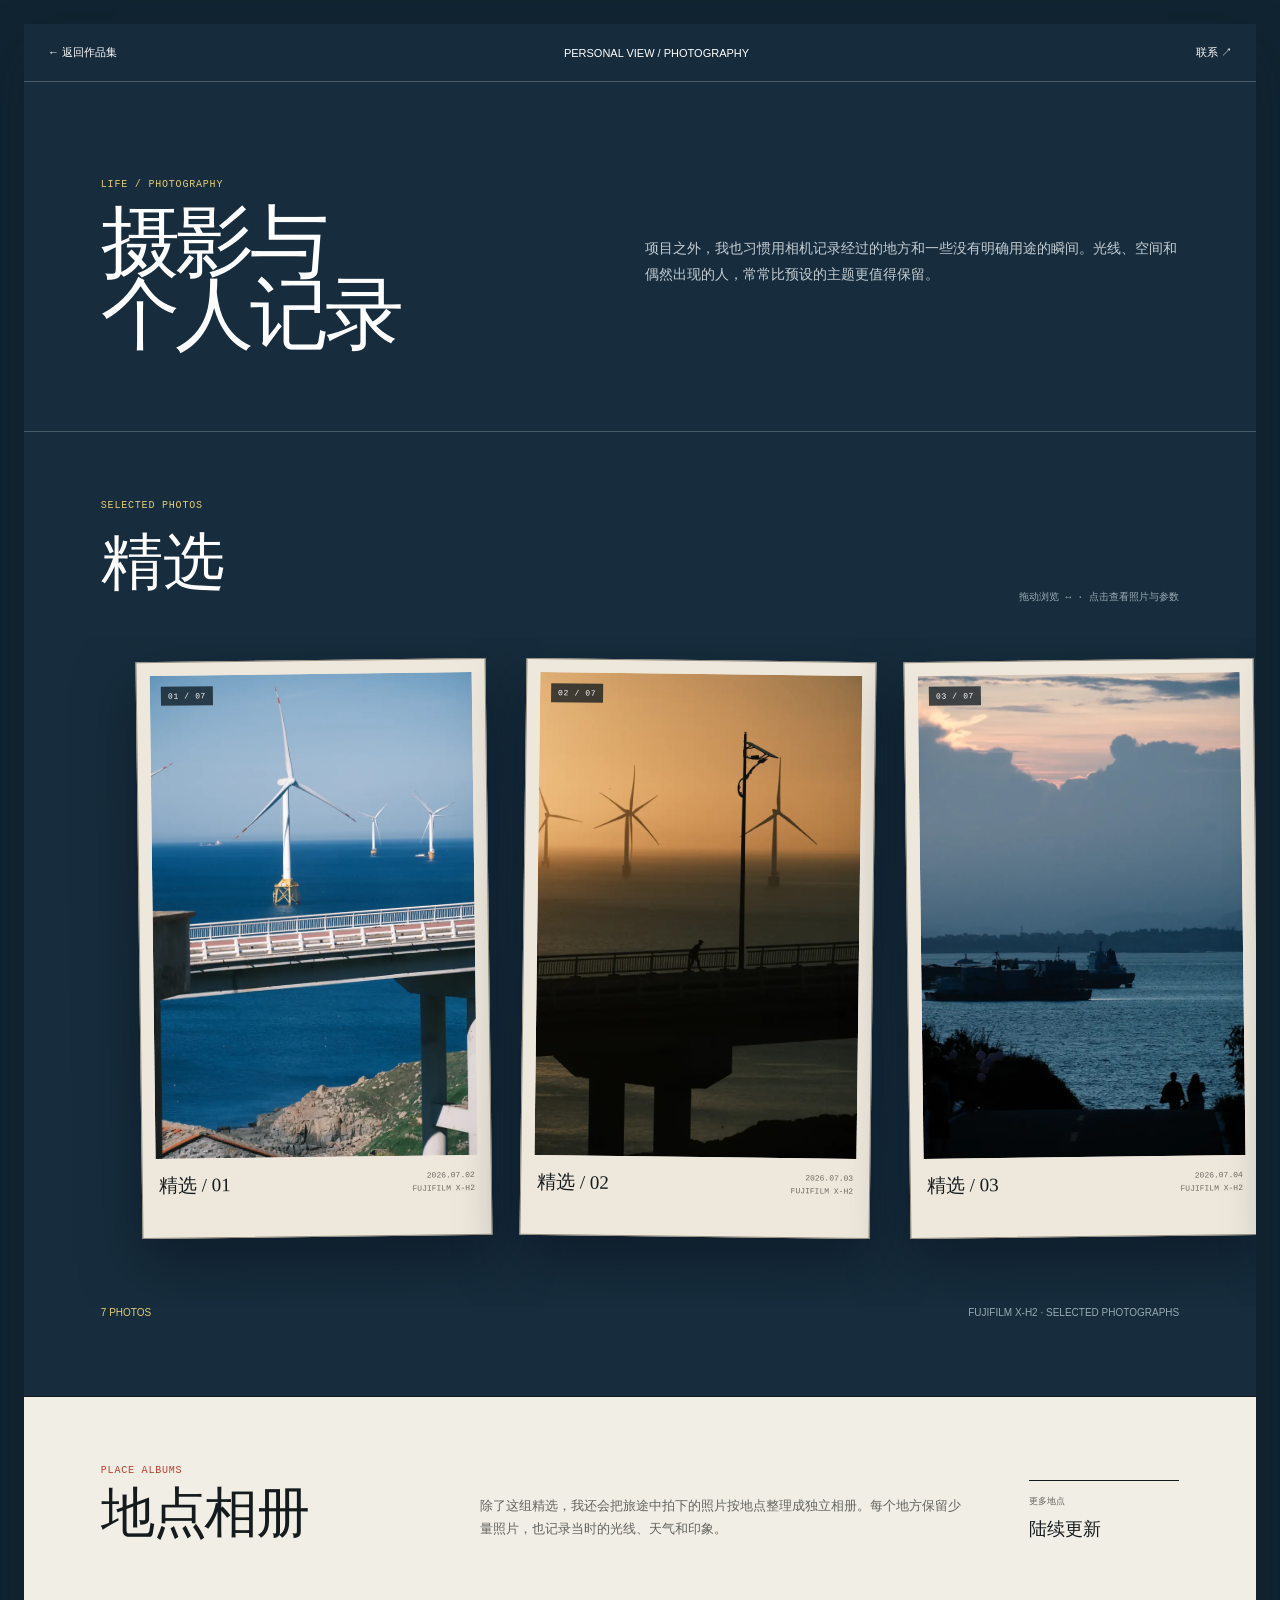
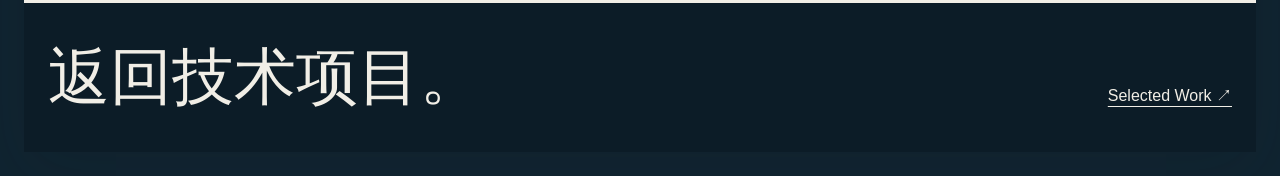
==== commit 4c2cc94c: "Build personal photography gallery" ====
--- a/personal/index.html
+++ b/personal/index.html
@@ -1,82 +1,86 @@
-<!doctype html><html lang="zh-CN"><head><meta charset="utf-8"><meta name="viewport" content="width=device-width,initial-scale=1"><title>个人展示 · 王匡义</title><link rel="stylesheet" href="../assets/detail.css"><style>
-body{background:#172d3d;color:#fff}.nav{background:#172d3ded;border-color:#ffffff3b}.nav a,.nav span{color:#fff}.personal-hero{min-height:520px;padding:100px 6vw 55px;display:grid;grid-template-columns:1fr 1fr;gap:8vw;align-items:end;border-bottom:1px solid #ffffff36}.personal-hero small{font:10px ui-monospace,monospace;color:var(--gold)}.personal-hero h1{font:400 clamp(58px,9vw,125px)/.84 var(--serif);letter-spacing:-.07em;margin:22px 0 0}.personal-hero p{font-size:15px;line-height:1.8;color:#bdc9cf;max-width:580px}.gallery{padding:60px 0 80px;overflow:hidden}.gallery-head{padding:0 6vw;display:flex;justify-content:space-between;align-items:end}.gallery-head h2{font:400 clamp(32px,5vw,60px) var(--serif);margin:0}.gallery-head span{font:10px ui-monospace,monospace;color:#98aab3}.photo-window{margin-top:40px;overflow-x:auto;scrollbar-width:none;cursor:grab;touch-action:auto;scroll-snap-type:x proximity;-webkit-overflow-scrolling:touch;overscroll-behavior-x:contain}.photo-window::-webkit-scrollbar{display:none}.photo-window.dragging{cursor:grabbing}.photo-track{display:flex;align-items:center;gap:40px;width:max-content;padding:25px 10vw 75px}.photo-frame{width:350px;flex:none;background:#eee8dc;color:var(--ink);padding:14px 14px 21px;border:1px solid #928b7e;box-shadow:0 25px 60px #07111da0;scroll-snap-align:center;cursor:pointer;transition:.3s}.photo-frame:nth-child(odd){transform:rotate(-2deg)}.photo-frame:nth-child(even){transform:rotate(2deg)}.photo-frame:hover{transform:rotate(0) translateY(-7px)}.photo-art{height:390px;position:relative;overflow:hidden;background:#c8c7c0}.photo-art span{position:absolute;left:14px;bottom:14px;color:white;font:9px/1.6 ui-monospace,monospace;text-shadow:0 1px 5px #000}.photo-a{background:linear-gradient(155deg,transparent 0 52%,#152f42 52%),linear-gradient(25deg,#b7c4c2 0 35%,#d7aa72 35% 52%,#ece6d8 52%)}.photo-b{background:radial-gradient(circle at 68% 34%,#e5cb72 0 9%,transparent 9.5%),linear-gradient(90deg,transparent 49%,#f1eee6 49% 51%,transparent 51%),linear-gradient(#6c7e83 0 48%,#263d4a 48%)}.photo-c{background:repeating-linear-gradient(90deg,#d8d3c8 0 39px,#7d8b89 39px 41px)}.photo-c:after{content:"";position:absolute;width:125px;height:125px;border-radius:50%;background:#ba3d2c;left:50%;top:50%;transform:translate(-50%,-50%);mix-blend-mode:multiply}.photo-d{background:linear-gradient(35deg,#172f40 0 42%,transparent 42%),linear-gradient(145deg,#d4cdbf 0 50%,#8fa19d 50%)}.photo-e{background:linear-gradient(90deg,#d7cfc0 0 47%,#172f40 47% 53%,#c87b5c 53%)}.photo-frame figcaption{padding:15px 3px 0;display:flex;justify-content:space-between}.photo-frame b{font:500 19px var(--serif)}.photo-frame small{font:8px/1.5 ui-monospace,monospace;color:#77736b;text-align:right}.gallery-foot{padding:0 6vw;color:#91a4ae;font-size:10px;display:flex;justify-content:space-between}.gallery-foot b{color:var(--gold)}.notes{background:var(--paper);color:var(--ink);padding:80px 6vw}.notes h2{font:400 clamp(38px,6vw,72px)/.95 var(--serif);margin:0 0 40px}.note-grid{display:grid;grid-template-columns:repeat(3,1fr);gap:12px}.note{border:1px solid var(--soft);background:var(--white);padding:25px;min-height:190px}.note small{font:9px ui-monospace,monospace;color:var(--red)}.note h3{font:500 22px var(--serif);margin:25px 0 8px}.note p{font-size:12px;line-height:1.7;color:#66655e}.personal-footer{background:#0f202c}.lightbox{position:fixed;inset:0;z-index:60;background:#07111def;display:none;place-items:center;padding:30px}.lightbox.show{display:grid}.lightbox-card{width:min(720px,90vw);background:#eee8dc;padding:16px;color:var(--ink)}.lightbox-card .photo-art{height:min(68vh,680px)}.caption{padding:17px 4px 3px;display:flex;justify-content:space-between}.close{position:fixed;right:24px;top:22px;width:42px;height:42px;border-radius:50%;border:1px solid #ffffff66;background:transparent;color:#fff;font-size:20px;cursor:pointer}@media(max-width:760px){.personal-hero{grid-template-columns:1fr;padding:80px 20px 45px}.gallery-head{display:block;padding:0 20px}.gallery-head span{display:block;margin-top:15px}.photo-track{padding-left:35px;padding-right:35px}.photo-frame{width:275px}.photo-art{height:320px}.gallery-foot{display:block;padding:0 20px}.gallery-foot span{display:block;margin-top:8px}.notes{padding:65px 20px}.note-grid{grid-template-columns:1fr}}@media(prefers-reduced-motion:reduce){.photo-frame{transition:none}}
-</style></head><body><header class="nav"><a href="../index.html">← 返回作品集</a><span>PERSONAL VIEW / PHOTOGRAPHY</span><a href="mailto:kuangyi001126@outlook.com">联系 ↗</a></header><main><section class="personal-hero"><div><small>AFTER THE PROJECTS</small><h1>摄影与<br>个人记录</h1></div><p>这里作为技术经历之外的独立页面。正式开发时可以换成真实摄影作品、拍摄地点与简短说明，也可以记录少量值得分享的个人项目或观察。</p></section><section class="gallery"><header class="gallery-head"><h2>Photography contact sheet</h2><span>DRAG ↔ · CLICK TO ENLARGE</span></header><div class="photo-window"><div class="photo-track">
-<figure class="photo-frame" tabindex="0" data-title="作品标题 01" data-meta="拍摄地点 · 年份"><div class="photo-art photo-a"><span>PHOTO 01<br>REPLACE WITH YOUR WORK</span></div><figcaption><b>作品标题 01</b><small>拍摄地点<br>年份</small></figcaption></figure>
-<figure class="photo-frame" tabindex="0" data-title="作品标题 02" data-meta="拍摄地点 · 年份"><div class="photo-art photo-b"><span>PHOTO 02<br>REPLACE WITH YOUR WORK</span></div><figcaption><b>作品标题 02</b><small>拍摄地点<br>年份</small></figcaption></figure>
-<figure class="photo-frame" tabindex="0" data-title="作品标题 03" data-meta="拍摄地点 · 年份"><div class="photo-art photo-c"><span>PHOTO 03<br>REPLACE WITH YOUR WORK</span></div><figcaption><b>作品标题 03</b><small>拍摄地点<br>年份</small></figcaption></figure>
-<figure class="photo-frame" tabindex="0" data-title="作品标题 04" data-meta="拍摄地点 · 年份"><div class="photo-art photo-d"><span>PHOTO 04<br>REPLACE WITH YOUR WORK</span></div><figcaption><b>作品标题 04</b><small>拍摄地点<br>年份</small></figcaption></figure>
-<figure class="photo-frame" tabindex="0" data-title="作品标题 05" data-meta="拍摄地点 · 年份"><div class="photo-art photo-e"><span>PHOTO 05<br>REPLACE WITH YOUR WORK</span></div><figcaption><b>作品标题 05</b><small>拍摄地点<br>年份</small></figcaption></figure>
-</div></div><div class="gallery-foot"><b>当前为构图占位</b><span>正式版替换图片即可，拖动与放大逻辑无需重写。</span></div></section><section class="notes"><h2>这个页面还可以记录</h2><div class="note-grid"><article class="note"><small>OPTION 01</small><h3>照片系列</h3><p>按主题组织一组作品，而不是简单堆放单张照片。</p></article><article class="note"><small>OPTION 02</small><h3>拍摄说明</h3><p>记录地点、年份，以及你为什么留下这个画面。</p></article><article class="note"><small>OPTION 03</small><h3>其他有趣的事</h3><p>只保留真正能体现个人兴趣或行动力的内容。</p></article></div></section></main><footer class="personal-footer"><h2>返回技术项目。</h2><a href="../index.html">Selected Work ↗</a></footer><div class="lightbox"><button class="close" aria-label="关闭">×</button><div class="lightbox-card"><div class="lightbox-art"></div><div class="caption"><b></b><span></span></div></div></div><script>
-const win=document.querySelector('.photo-window'),box=document.querySelector('.lightbox'),frames=[...document.querySelectorAll('.photo-frame')];
-let down=false,startX=0,startScroll=0,targetScroll=0,moved=false,pressed=null,lastX=0,lastTime=0,velocity=0,paintFrame=0,momentumFrame=0,lastInput='mouse';
-win.style.overscrollBehaviorX='contain';
+<!doctype html>
+<html lang="zh-CN">
+<head>
+  <meta charset="utf-8">
+  <meta name="viewport" content="width=device-width, initial-scale=1">
+  <meta name="description" content="王匡义的摄影与个人记录。">
+  <title>摄影与个人记录 · 王匡义</title>
+  <link rel="stylesheet" href="../assets/detail.css">
+  <link rel="stylesheet" href="../assets/personal.css">
+</head>
+<body>
+  <header class="nav">
+    <a href="../index.html">← 返回作品集</a>
+    <span>PERSONAL VIEW / PHOTOGRAPHY</span>
+    <button class="personal-contact" type="button" data-contact-open>联系 ↗</button>
+  </header>
 
-function openFrame(frame){
-  document.querySelector('.lightbox-art').replaceChildren(frame.querySelector('.photo-art').cloneNode(true));
-  document.querySelector('.caption b').textContent=frame.dataset.title;
-  document.querySelector('.caption span').textContent=frame.dataset.meta;
-  box.classList.add('show');
-}
+  <main>
+    <section class="personal-hero">
+      <div>
+        <small>LIFE / PHOTOGRAPHY</small>
+        <h1>摄影与<br>个人记录</h1>
+      </div>
+      <p>项目之外，我也习惯用相机记录经过的地方和一些没有明确用途的瞬间。光线、空间和偶然出现的人，常常比预设的主题更值得保留。</p>
+    </section>
 
-function clampScroll(value){return Math.max(0,Math.min(win.scrollWidth-win.clientWidth,value))}
-function paintScroll(value){
-  targetScroll=clampScroll(value);
-  if(paintFrame)return;
-  paintFrame=requestAnimationFrame(()=>{win.scrollLeft=targetScroll;paintFrame=0});
-}
-function stopMotion(){
-  if(paintFrame){cancelAnimationFrame(paintFrame);paintFrame=0;win.scrollLeft=targetScroll}
-  if(momentumFrame){cancelAnimationFrame(momentumFrame);momentumFrame=0}
-}
-function snapNearest(){
-  win.style.scrollSnapType='x proximity';
-  win.style.scrollBehavior='smooth';
-  const center=win.scrollLeft+win.clientWidth/2;
-  const nearest=frames.reduce((best,frame)=>Math.abs(frame.offsetLeft+frame.offsetWidth/2-center)<Math.abs(best.offsetLeft+best.offsetWidth/2-center)?frame:best,frames[0]);
-  win.scrollTo({left:clampScroll(nearest.offsetLeft-(win.clientWidth-nearest.offsetWidth)/2),behavior:'smooth'});
-}
-function startMomentum(){
-  if(Math.abs(velocity)<.04){snapNearest();return}
-  let position=win.scrollLeft,previous=performance.now();
-  const tick=now=>{
-    const dt=Math.min(32,now-previous);previous=now;
-    position=clampScroll(position+velocity*dt);
-    win.scrollLeft=position;
-    velocity*=Math.pow(.91,dt/16);
-    const atEdge=position<=0||position>=win.scrollWidth-win.clientWidth;
-    if(Math.abs(velocity)>.025&&!atEdge)momentumFrame=requestAnimationFrame(tick);
-    else{momentumFrame=0;snapNearest()}
-  };
-  momentumFrame=requestAnimationFrame(tick);
-}
+    <section class="gallery" aria-labelledby="gallery-title">
+      <header class="gallery-head">
+        <div><span class="gallery-kicker">SELECTED PHOTOS</span><h2 id="gallery-title">精选</h2></div>
+        <span class="gallery-hint">拖动浏览 ↔ · 点击查看照片与参数</span>
+      </header>
+      <div class="photo-window" aria-label="横向摄影作品画廊">
+        <div class="photo-track" data-gallery-track></div>
+      </div>
+      <div class="gallery-foot">
+        <b data-photo-count>7 PHOTOS</b>
+        <span>FUJIFILM X-H2 · SELECTED PHOTOGRAPHS</span>
+      </div>
+    </section>
 
-win.addEventListener('pointerdown',event=>{
-  lastInput=event.pointerType;
-  if(event.pointerType==='touch')return;
-  stopMotion();down=true;moved=false;pressed=event.target.closest('.photo-frame');
-  startX=lastX=event.clientX;startScroll=targetScroll=win.scrollLeft;lastTime=performance.now();velocity=0;
-  win.style.scrollSnapType='none';win.style.scrollBehavior='auto';win.style.userSelect='none';
-  win.classList.add('dragging');win.setPointerCapture(event.pointerId);
-});
-win.addEventListener('pointermove',event=>{
-  if(!down)return;
-  const now=performance.now(),distance=event.clientX-startX,dt=Math.max(1,now-lastTime);
-  if(Math.abs(distance)>5)moved=true;
-  const instant=(lastX-event.clientX)/dt;
-  velocity=velocity*.68+instant*.32;lastX=event.clientX;lastTime=now;
-  paintScroll(startScroll-distance);
-});
-win.addEventListener('pointerup',event=>{
-  if(event.pointerType==='touch')return;
-  if(!down)return;down=false;stopMotion();win.classList.remove('dragging');win.style.userSelect='';
-  if(!moved&&pressed){win.style.scrollSnapType='x proximity';openFrame(pressed)}else startMomentum();
-  pressed=null;
-});
-win.addEventListener('pointercancel',event=>{if(event.pointerType==='touch')return;down=false;pressed=null;stopMotion();win.classList.remove('dragging');win.style.userSelect='';snapNearest()});
-frames.forEach(frame=>{
-  frame.addEventListener('click',()=>{if(lastInput==='touch')openFrame(frame)});
-  frame.onkeydown=event=>{if(event.key==='Enter')openFrame(frame)};
-});
-function close(){box.classList.remove('show')}
-document.querySelector('.close').onclick=close;box.onclick=event=>{if(event.target===box)close()};document.addEventListener('keydown',event=>{if(event.key==='Escape')close()});
-</script></body></html>
+    <section class="places" aria-labelledby="places-title">
+      <div>
+        <span class="places-kicker">PLACE ALBUMS</span>
+        <h2 id="places-title">地点相册</h2>
+      </div>
+      <p>除了这组精选，我还会把旅途中拍下的照片按地点整理成独立相册。每个地方保留少量照片，也记录当时的光线、天气和印象。</p>
+      <div class="places-status"><span>更多地点</span><b>陆续更新</b></div>
+    </section>
+  </main>
+
+  <footer class="personal-footer">
+    <h2>返回技术项目。</h2>
+    <a href="../index.html#projects">Selected Work ↗</a>
+  </footer>
+
+  <div class="contact-modal" role="dialog" aria-modal="true" aria-labelledby="contact-title" aria-hidden="true">
+    <div class="contact-card">
+      <header>
+        <h2 id="contact-title">联系我</h2>
+        <button class="contact-close" type="button" aria-label="关闭联系信息">×</button>
+      </header>
+      <dl class="contact-list">
+        <div class="contact-item"><dt>EMAIL</dt><dd><a href="mailto:kuangyi001126@outlook.com">kuangyi001126@outlook.com</a></dd></div>
+        <div class="contact-item"><dt>PHONE</dt><dd><a href="tel:+8615158040501">151 5804 0501</a></dd></div>
+        <div class="contact-item"><dt>WECHAT</dt><dd>wky001126</dd></div>
+      </dl>
+    </div>
+  </div>
+
+  <div class="lightbox" role="dialog" aria-modal="true" aria-label="照片大图与拍摄参数" aria-hidden="true">
+    <button class="close" aria-label="关闭">×</button>
+    <div class="lightbox-card">
+      <div class="lightbox-image"><img alt=""></div>
+      <div class="lightbox-caption">
+        <span class="lightbox-number"></span>
+        <h3></h3>
+        <dl class="exif-list"></dl>
+        <div class="lightbox-controls"><button type="button" data-prev>← 上一张</button><button type="button" data-next>下一张 →</button></div>
+      </div>
+    </div>
+  </div>
+
+  <script src="../assets/photos/gallery-data.js"></script>
+  <script src="../assets/personal.js"></script>
+</body>
+</html>
--- a/assets/detail.css
+++ b/assets/detail.css
@@ -1,2 +1,203 @@
 @import url("layout.css");
-:root{--paper:#f1eee6;--ink:#151b1d;--red:#ba3d2c;--soft:#d5d0c4;--white:#faf8f2;--navy:#1c3142;--gold:#e4cc72;--sans:Arial,"PingFang SC","Microsoft YaHei",sans-serif;--serif:Georgia,"Songti SC",serif}*{box-sizing:border-box}html{scroll-behavior:smooth}body{margin:0;background:var(--paper);color:var(--ink);font-family:var(--sans)}a{color:inherit}.nav{height:58px;padding:0 24px;border-bottom:1px solid var(--ink);display:flex;align-items:center;position:sticky;top:0;background:#f1eee6ed;backdrop-filter:blur(10px);z-index:20;font-size:11px}.nav b{letter-spacing:.08em}.nav span{margin:auto;color:#66655e}.nav a{text-decoration:none}.hero{display:grid;grid-template-columns:220px 1fr;border-bottom:1px solid var(--ink);min-height:560px}.hero-meta{padding:35px 24px;border-right:1px solid var(--ink);display:flex;flex-direction:column}.eyebrow{font:10px/1.6 ui-monospace,monospace;color:var(--red);letter-spacing:.06em}.hero-meta dl{margin:auto 0 0}.hero-meta dt{font:9px ui-monospace,monospace;color:#77736b;margin-top:18px}.hero-meta dd{margin:5px 0 0;font-size:12px}.hero-main{padding:65px clamp(28px,7vw,105px);display:flex;flex-direction:column;justify-content:center}.hero h1{font:400 clamp(58px,9vw,125px)/.84 var(--serif);letter-spacing:-.075em;margin:20px 0 30px}.hero-summary{font-size:17px;line-height:1.8;max-width:790px;color:#555750}.tags{display:flex;gap:7px;flex-wrap:wrap;margin-top:30px}.tags span{border:1px solid var(--ink);border-radius:999px;padding:7px 10px;font:9px ui-monospace,monospace}.visual{height:320px;background:var(--navy);color:white;margin-top:45px;position:relative;overflow:hidden;display:grid;place-items:center}.visual:before{content:"";position:absolute;width:250px;height:250px;border:1px solid #ffffff45;border-radius:50%;box-shadow:0 0 0 70px #ffffff08,0 0 0 140px #ffffff05}.visual strong{z-index:1;font:400 clamp(28px,5vw,55px) var(--serif);color:var(--gold)}.content{display:grid;grid-template-columns:220px 1fr;border-bottom:1px solid var(--ink)}.side-title{padding:38px 24px;border-right:1px solid var(--ink)}.side-title small{font:10px ui-monospace,monospace;color:var(--red)}.side-title h2{font:400 28px var(--serif);margin:18px 0}.body{padding:55px clamp(28px,6vw,85px)}.body h2{font:400 clamp(34px,5vw,62px)/1 var(--serif);letter-spacing:-.045em;margin:0 0 35px}.body>p{font-size:15px;line-height:1.85;color:#555750;max-width:850px}.work-grid{display:grid;grid-template-columns:repeat(2,1fr);gap:12px;margin-top:38px}.work{border:1px solid var(--soft);background:var(--white);padding:25px;min-height:180px}.work small{font:9px ui-monospace,monospace;color:var(--red)}.work h3{font:500 20px var(--serif);margin:22px 0 8px}.work p{font-size:12px;line-height:1.7;color:#66655e}.result{background:var(--navy);color:white;padding:42px;margin-top:35px}.result small{font:9px ui-monospace,monospace;color:var(--gold)}.result p{font:400 clamp(25px,4vw,45px)/1.2 var(--serif);margin:18px 0 0;max-width:900px}.next{display:grid;grid-template-columns:1fr 1fr}.next a{padding:35px 24px;text-decoration:none;border-right:1px solid var(--ink);display:flex;justify-content:space-between}.next a:last-child{border:0}.next a:hover{background:var(--white)}footer{background:var(--ink);color:var(--paper);padding:45px 24px;display:flex;justify-content:space-between;align-items:end}footer h2{font:400 clamp(35px,5vw,65px)/.95 var(--serif);margin:0}footer a{text-underline-offset:5px}@media(max-width:760px){.nav span{display:none}.nav{justify-content:space-between}.hero,.content{grid-template-columns:1fr}.hero-meta,.side-title{border-right:0;border-bottom:1px solid var(--ink)}.hero-meta{min-height:210px}.hero-meta dl{display:grid;grid-template-columns:1fr 1fr;gap:5px 20px}.hero-main{padding:55px 20px}.hero h1{font-size:17vw}.visual{height:250px}.body{padding:45px 20px}.work-grid{grid-template-columns:1fr}.next{grid-template-columns:1fr}.next a{border-right:0;border-bottom:1px solid var(--ink)}footer{display:block}footer a{display:block;margin-top:30px}}
+
+:root {
+  --paper: #f1eee6;
+  --paper-2: #faf8f2;
+  --ink: #151b1d;
+  --muted: #62645f;
+  --line: #c9c4b8;
+  --red: #ba3d2c;
+  --navy: #203947;
+  --navy-2: #122a38;
+  --gold: #e2cb75;
+  --sans: Arial, "PingFang SC", "Microsoft YaHei", sans-serif;
+  --serif: Georgia, "Songti SC", serif;
+}
+
+* { box-sizing: border-box; }
+html { scroll-behavior: smooth; }
+body { margin: 0; background: var(--paper); color: var(--ink); font-family: var(--sans); }
+a { color: inherit; }
+
+.nav {
+  height: 58px;
+  padding: 0 24px;
+  border-bottom: 1px solid var(--ink);
+  display: flex;
+  align-items: center;
+  position: sticky;
+  top: 0;
+  z-index: 20;
+  background: #f1eee6ed;
+  backdrop-filter: blur(10px);
+  font-size: 11px;
+}
+.nav span { margin: auto; color: var(--muted); }
+.nav a { text-decoration: none; }
+.eyebrow,
+.section-no { font: 10px/1.5 ui-monospace, SFMono-Regular, Consolas, monospace; color: var(--red); letter-spacing: .07em; }
+
+.project-hero { border-bottom: 1px solid var(--ink); }
+.hero-grid { display: grid; grid-template-columns: minmax(0, 1.1fr) minmax(480px, .9fr); min-height: 470px; }
+.hero-copy { padding: clamp(42px, 6vw, 82px) clamp(24px, 5.2vw, 78px); display: flex; flex-direction: column; justify-content: center; }
+.hero-copy h1 { margin: 15px 0 24px; font: 400 clamp(52px, 6.4vw, 88px)/.94 var(--serif); letter-spacing: -.055em; }
+.hero-copy h1.long { font-size: clamp(46px, 5.4vw, 76px); }
+.hero-summary { max-width: 720px; margin: 0; color: #4f524d; font-size: 15px; line-height: 1.85; }
+.tags { display: flex; flex-wrap: wrap; gap: 7px; margin-top: 26px; }
+.tags span { padding: 7px 10px; border: 1px solid var(--ink); border-radius: 99px; font: 9px ui-monospace, monospace; }
+.hero-visual { min-height: 360px; padding: clamp(24px, 4vw, 54px); border-left: 1px solid var(--ink); background: var(--navy); color: white; display: flex; align-items: center; justify-content: center; overflow: hidden; }
+.hero-facts { margin: 0; display: grid; grid-template-columns: repeat(4, 1fr); border-top: 1px solid var(--ink); }
+.hero-facts div { min-height: 78px; padding: 15px 20px; border-right: 1px solid var(--ink); }
+.hero-facts div:last-child { border: 0; }
+.hero-facts dt { color: #78756e; font: 8px ui-monospace, monospace; }
+.hero-facts dd { margin: 10px 0 0; font-size: 12px; line-height: 1.5; }
+.project-hero.no-visual .hero-grid { grid-template-columns: 1fr; min-height: 340px; }
+.project-hero.no-visual .hero-copy { max-width: 1050px; }
+.project-hero.no-visual .hero-summary { max-width: 850px; }
+
+.detail-section { padding: clamp(54px, 7vw, 92px) clamp(24px, 6vw, 92px); border-bottom: 1px solid var(--ink); }
+.detail-section.alt { background: var(--paper-2); }
+.section-head { display: grid; grid-template-columns: minmax(300px, .82fr) minmax(360px, 1fr); gap: 60px; align-items: end; margin-bottom: 36px; }
+.section-head h2 { max-width: 680px; margin: 10px 0 0; font: 400 clamp(30px, 2.8vw, 42px)/1.1 var(--serif); letter-spacing: -.03em; }
+.section-lead { margin: 0; max-width: 720px; color: var(--muted); font-size: 14px; line-height: 1.8; }
+.work-grid { display: grid; grid-template-columns: repeat(2, 1fr); border: 1px solid var(--line); }
+.work-card { min-height: 185px; padding: 25px; background: var(--paper-2); border-right: 1px solid var(--line); border-bottom: 1px solid var(--line); }
+.work-card:nth-child(2n) { border-right: 0; }
+.work-card:nth-last-child(-n+2) { border-bottom: 0; }
+.work-card small { color: var(--red); font: 8px ui-monospace, monospace; }
+.work-card h3 { margin: 28px 0 9px; font: 500 20px var(--serif); }
+.work-card p { margin: 0; color: var(--muted); font-size: 12px; line-height: 1.75; }
+.status-note { margin-top: 30px; padding: 22px 24px; background: var(--navy); color: white; display: flex; align-items: center; gap: 28px; }
+.status-note small { color: var(--gold); font: 8px ui-monospace, monospace; white-space: nowrap; }
+.status-note p { margin: 0; font: 400 clamp(17px, 1.8vw, 22px)/1.35 var(--serif); }
+
+/* Embodied Agent */
+.room-system { width: 100%; display: grid; gap: 16px; }
+.room-pipeline { display: grid; grid-template-columns: repeat(4, 1fr); gap: 7px; }
+.room-pipeline span { padding: 8px 5px; border: 1px solid #ffffff43; color: #c9d5da; text-align: center; font: 8px ui-monospace, monospace; }
+.floorplan { width: 100%; height: auto; background: #f1eee60a; border: 1px solid #ffffff3a; }
+.floor-shell { fill: none; stroke: #d5dce0; stroke-width: 3; }
+.floor-wall { fill: none; stroke: #d5dce0; stroke-width: 3; }
+.floor-door { fill: none; stroke: var(--gold); stroke-width: 1.5; }
+.floor-object { fill: #ffffff12; stroke: #9eb0b8; }
+.floor-label { fill: #9eb0b8; font: 7px ui-monospace, monospace; }
+.agent-route { fill: none; stroke: var(--gold); stroke-width: 3; stroke-dasharray: 5 4; }
+.route-point { fill: var(--red); stroke: white; stroke-width: 1; }
+.route-text { fill: white; font: 700 7px Arial; text-anchor: middle; }
+.room-caption { display: flex; justify-content: space-between; color: #9fb0b8; font: 8px ui-monospace, monospace; }
+
+/* Trajectory Editing */
+.trajectory-system { width: 100%; display: grid; gap: 16px; }
+.trajectory-label { display: flex; justify-content: space-between; color: #a9bbc2; font: 8px ui-monospace, monospace; }
+.frames { display: grid; grid-template-columns: repeat(6, 1fr); gap: 5px; }
+.frame { aspect-ratio: 1.15; border: 1px solid #ffffff38; position: relative; background: #ffffff08; }
+.frame:before { content: ""; position: absolute; left: 48%; top: 16%; width: 3px; height: 42%; background: #cfdadd; transform: rotate(var(--arm, -28deg)); transform-origin: bottom; }
+.frame:after { content: ""; position: absolute; left: var(--block-x, 23%); bottom: 17%; width: 16%; height: 16%; background: var(--gold); }
+.frame.anchor { border-color: var(--gold); }
+.frame.generated { border-style: dashed; opacity: .72; }
+.trajectory-wave { height: 74px; position: relative; border-left: 1px solid #ffffff35; border-bottom: 1px solid #ffffff35; }
+.trajectory-wave svg { width: 100%; height: 100%; }
+.trajectory-wave .original { fill: none; stroke: #9baeb6; stroke-width: 2; stroke-dasharray: 5 4; }
+.trajectory-wave .edited { fill: none; stroke: var(--gold); stroke-width: 3; }
+.trajectory-result { display: grid; grid-template-columns: 1fr auto 1fr; align-items: center; gap: 12px; }
+.trajectory-result span { padding: 10px; border: 1px solid #ffffff3d; text-align: center; font: 9px ui-monospace, monospace; }
+.trajectory-result i { color: var(--gold); font-style: normal; }
+.process-list { counter-reset: process; border-top: 1px solid var(--line); }
+.process-step { counter-increment: process; display: grid; grid-template-columns: 70px minmax(180px, .45fr) 1fr; gap: 24px; padding: 25px 0; border-bottom: 1px solid var(--line); }
+.process-step:before { content: "0" counter(process); color: var(--red); font: 10px ui-monospace, monospace; }
+.process-step h3 { margin: 0; font: 500 20px var(--serif); }
+.process-step p { margin: 0; color: var(--muted); font-size: 13px; line-height: 1.75; }
+
+/* Mathematical reasoning */
+.math-system { width: 100%; display: grid; gap: 12px; }
+.equation-question { padding: 14px; background: #ffffff0d; border: 1px solid #ffffff3b; font: 400 21px var(--serif); }
+.equation-chain { display: grid; grid-template-columns: 1fr auto 1fr auto 1fr; align-items: center; gap: 7px; }
+.equation-chain b { padding: 17px 8px; border: 1px solid var(--gold); text-align: center; font: 400 clamp(14px, 1.5vw, 20px) var(--serif); }
+.equation-chain i { color: var(--gold); font-style: normal; }
+.math-advice { padding: 13px; border-left: 3px solid var(--red); background: #ffffff0a; }
+.math-advice small { color: var(--gold); font: 8px ui-monospace, monospace; }
+.math-advice p { margin: 7px 0 0; color: #c6d1d5; font-size: 11px; line-height: 1.6; }
+.chapter-grid { display: grid; grid-template-columns: repeat(2, 1fr); gap: 14px; }
+.chapter { padding: 30px; border: 1px solid var(--line); background: var(--paper-2); }
+.chapter small { color: var(--red); font: 8px ui-monospace, monospace; }
+.chapter h3 { margin: 30px 0 13px; font: 500 27px var(--serif); }
+.chapter p { margin: 0 0 18px; color: var(--muted); font-size: 13px; line-height: 1.8; }
+.chapter ul { margin: 0; padding: 0; list-style: none; border-top: 1px solid var(--line); }
+.chapter li { padding: 10px 0; border-bottom: 1px solid var(--line); font-size: 12px; }
+.paper-link { display: inline-block; margin-top: 20px; text-underline-offset: 5px; font-size: 12px; }
+
+/* Post-training */
+.training-system { width: 100%; }
+.training-loop { display: grid; grid-template-columns: repeat(4, 1fr); gap: 8px; }
+.training-loop div { min-height: 86px; padding: 12px; border: 1px solid #ffffff3c; display: flex; flex-direction: column; justify-content: space-between; }
+.training-loop small { color: var(--gold); font: 8px ui-monospace, monospace; }
+.training-loop b { font: 500 13px var(--serif); }
+.training-task { margin-top: 12px; padding: 14px; background: #ffffff0b; border-left: 3px solid var(--gold); }
+.training-task small { color: #9fb0b8; font: 8px ui-monospace, monospace; }
+.training-task strong { display: block; margin-top: 7px; font: 400 19px var(--serif); }
+
+/* Undergraduate projects */
+.project-mosaic { width: 100%; display: grid; grid-template-columns: repeat(2, 1fr); gap: 8px; }
+.mosaic-card { min-height: 125px; padding: 14px; border: 1px solid #ffffff3e; background: #ffffff08; display: flex; flex-direction: column; justify-content: space-between; }
+.mosaic-card small { color: var(--gold); font: 8px ui-monospace, monospace; }
+.mosaic-card b { font: 500 15px var(--serif); }
+.mosaic-icon { height: 42px; display: flex; align-items: center; gap: 5px; }
+.mosaic-icon i { display: block; border: 1px solid #9fb0b8; }
+.mosaic-card.search .mosaic-icon i:first-child { width: 60%; height: 16px; }
+.mosaic-card.search .mosaic-icon i:last-child { width: 28px; height: 28px; border-radius: 50%; }
+.mosaic-card.sql .mosaic-icon { justify-content: space-between; }
+.mosaic-card.sql .mosaic-icon i { width: 29%; height: 25px; border-radius: 50%; }
+.mosaic-card.graph .mosaic-icon i { width: 10px; height: 10px; border-radius: 50%; box-shadow: 24px -10px 0 -1px #9fb0b8, 47px 4px 0 -1px #9fb0b8; }
+.mosaic-card.label .mosaic-icon i { width: 60px; height: 36px; border-color: var(--gold); }
+
+.next { display: grid; grid-template-columns: 1fr 1fr; }
+.next a { padding: 35px 24px; border-right: 1px solid var(--ink); text-decoration: none; display: flex; justify-content: space-between; }
+.next a:last-child { border: 0; }
+.next a:hover { background: var(--paper-2); }
+footer { background: var(--ink); color: var(--paper); padding: 45px 24px; display: flex; justify-content: space-between; align-items: end; }
+footer h2 { margin: 0; font: 400 clamp(34px, 5vw, 62px)/.95 var(--serif); }
+footer a { text-underline-offset: 5px; }
+
+@media (max-width: 900px) {
+  .hero-grid { grid-template-columns: 1fr; }
+  .hero-visual { border-left: 0; border-top: 1px solid var(--ink); }
+  .section-head { grid-template-columns: 1fr; gap: 20px; }
+}
+
+@media (max-width: 640px) {
+  .nav { justify-content: space-between; padding: 0 16px; }
+  .nav span { display: none; }
+  .hero-grid { min-height: 0; }
+  .hero-copy { padding: 36px 18px 30px; }
+  .hero-copy h1 { font-size: 13vw; }
+  .hero-copy h1.long { font-size: 11vw; }
+  .hero-summary { font-size: 14px; line-height: 1.75; }
+  .hero-visual { min-height: 330px; padding: 24px 18px; }
+  .hero-facts { grid-template-columns: repeat(2, 1fr); }
+  .hero-facts div { min-height: 72px; border-bottom: 1px solid var(--ink); }
+  .hero-facts div:nth-child(2n) { border-right: 0; }
+  .hero-facts div:nth-last-child(-n+2) { border-bottom: 0; }
+  .project-hero.no-visual .hero-grid { min-height: 0; }
+  .detail-section { padding: 48px 18px; }
+  .section-head { margin-bottom: 28px; }
+  .section-head h2 { font-size: 30px; }
+  .work-grid,
+  .chapter-grid { grid-template-columns: 1fr; }
+  .work-card { min-height: 155px; border-right: 0; }
+  .work-card:nth-last-child(2) { border-bottom: 1px solid var(--line); }
+  .status-note { align-items: start; gap: 12px; flex-direction: column; }
+  .room-pipeline { grid-template-columns: repeat(2, 1fr); }
+  .frames { grid-template-columns: repeat(3, 1fr); }
+  .process-step { grid-template-columns: 34px 1fr; gap: 12px; }
+  .process-step p { grid-column: 2; }
+  .equation-chain { grid-template-columns: 1fr; }
+  .equation-chain i { transform: rotate(90deg); text-align: center; }
+  .training-loop { grid-template-columns: repeat(2, 1fr); }
+  .mosaic-card { min-height: 110px; }
+  .next { grid-template-columns: 1fr; }
+  .next a { border-right: 0; border-bottom: 1px solid var(--ink); }
+  footer { display: block; }
+  footer a { display: block; margin-top: 28px; word-break: break-all; }
+}
+
+@media (prefers-reduced-motion: reduce) { html { scroll-behavior: auto; } }
--- a/assets/personal.css
+++ b/assets/personal.css
@@ -0,0 +1,176 @@
+:root {
+  --personal-blue: #172d3d;
+  --personal-blue-deep: #0c1c27;
+  --personal-paper: #eee8dc;
+}
+
+body { background: var(--personal-blue); color: #fff; }
+main, .personal-hero, .gallery, .places, .personal-footer { min-width: 0; }
+.nav { background: #172d3ded; border-color: #ffffff3b; }
+.nav a, .nav span { color: #fff; }
+.personal-contact { padding: 0; border: 0; background: transparent; color: #fff; font: inherit; cursor: pointer; }
+
+.personal-hero {
+  min-height: 350px;
+  padding: 58px 6vw 48px;
+  display: grid;
+  grid-template-columns: minmax(0, .85fr) minmax(360px, 1fr);
+  gap: 7vw;
+  align-items: center;
+  border-bottom: 1px solid #ffffff36;
+}
+.personal-hero small,
+.gallery-kicker,
+.places-kicker { font: 10px ui-monospace, monospace; letter-spacing: .08em; color: var(--gold); }
+.personal-hero h1 { font: 400 clamp(50px, 6.2vw, 84px)/.9 var(--serif); letter-spacing: -.055em; margin: 16px 0 0; }
+.personal-hero p { margin: 0; max-width: 620px; font-size: 14px; line-height: 1.8; color: #c3cdd2; }
+
+.gallery { padding: 62px 0 78px; overflow: hidden; }
+.gallery-head { padding: 0 6vw; display: flex; justify-content: space-between; align-items: end; gap: 24px; }
+.gallery-head h2 { font: 400 clamp(36px, 5vw, 62px) var(--serif); margin: 8px 0 0; }
+.gallery-hint { font: 10px ui-monospace, monospace; color: #9babb3; white-space: nowrap; }
+.photo-window {
+  margin-top: 34px;
+  overflow-x: auto;
+  scrollbar-width: none;
+  cursor: grab;
+  touch-action: pan-x pan-y;
+  scroll-snap-type: x proximity;
+  -webkit-overflow-scrolling: touch;
+  overscroll-behavior-x: contain;
+}
+.photo-window::-webkit-scrollbar { display: none; }
+.photo-window.dragging { cursor: grabbing; }
+.photo-track { display: flex; align-items: center; gap: 34px; width: max-content; padding: 22px 9vw 70px; }
+.photo-frame {
+  width: 350px;
+  flex: none;
+  margin: 0;
+  padding: 13px 13px 19px;
+  background: var(--personal-paper);
+  color: var(--ink);
+  border: 1px solid #928b7e;
+  box-shadow: 0 24px 58px #07111d94;
+  scroll-snap-align: center;
+  cursor: pointer;
+  transition: transform .28s ease, box-shadow .28s ease;
+}
+.photo-frame:nth-child(odd) { transform: rotate(-.7deg); }
+.photo-frame:nth-child(even) { transform: rotate(.7deg); }
+.photo-frame:hover,
+.photo-frame:focus-visible { transform: rotate(0) translateY(-6px); box-shadow: 0 30px 68px #07111db5; outline: none; }
+.photo-art { position: relative; overflow: hidden; background: #c8c7c0; aspect-ratio: 2 / 3; }
+.photo-art img { width: 100%; height: 100%; display: block; object-fit: cover; user-select: none; -webkit-user-drag: none; }
+.photo-index { position: absolute; top: 11px; left: 11px; padding: 5px 7px; background: #0a151dbd; color: #fff; font: 8px ui-monospace, monospace; letter-spacing: .08em; }
+.photo-frame figcaption { min-height: 60px; padding: 14px 3px 0; display: flex; justify-content: space-between; gap: 16px; }
+.photo-frame b { font: 500 19px var(--serif); }
+.photo-frame small { max-width: 148px; font: 8px/1.6 ui-monospace, monospace; color: #6f6b64; text-align: right; }
+.gallery-foot { padding: 0 6vw; color: #98aab3; font-size: 10px; display: flex; justify-content: space-between; gap: 24px; }
+.gallery-foot b { color: var(--gold); font-weight: 500; }
+
+.places {
+  padding: 62px 6vw;
+  display: grid;
+  grid-template-columns: minmax(220px, .65fr) minmax(360px, 1fr) 150px;
+  gap: 5vw;
+  align-items: end;
+  background: var(--paper);
+  color: var(--ink);
+  border-top: 1px solid var(--ink);
+}
+.places-kicker { color: var(--red); }
+.places h2 { margin: 10px 0 0; font: 400 clamp(38px, 4.2vw, 58px)/1 var(--serif); letter-spacing: -.04em; }
+.places p { max-width: 650px; margin: 0; color: var(--muted); font-size: 13px; line-height: 1.8; }
+.places-status { padding-top: 14px; border-top: 1px solid var(--ink); display: flex; flex-direction: column; gap: 9px; }
+.places-status span { color: var(--muted); font: 9px ui-monospace, monospace; }
+.places-status b { font: 500 18px var(--serif); }
+
+.personal-footer { background: var(--personal-blue-deep); }
+
+.contact-modal { position: fixed; inset: 0; z-index: 80; display: none; place-items: center; padding: 24px; background: #10191de8; }
+.contact-modal.show { display: grid; }
+.contact-card { width: min(560px, 100%); padding: 30px; background: var(--paper); color: var(--ink); border-top: 7px solid var(--red); box-shadow: 0 30px 90px #0008; }
+.contact-card header { display: flex; justify-content: space-between; align-items: start; margin-bottom: 28px; }
+.contact-card h2 { margin: 0; font: 400 38px/1 var(--serif); }
+.contact-close { width: 34px; height: 34px; border: 1px solid var(--ink); border-radius: 50%; background: transparent; color: var(--ink); cursor: pointer; }
+.contact-list { display: grid; gap: 0; margin: 0; }
+.contact-item { display: grid; grid-template-columns: 80px minmax(0, 1fr); gap: 20px; padding: 16px 0; border-top: 1px solid var(--line); }
+.contact-item dt { color: var(--red); font: 9px ui-monospace, monospace; }
+.contact-item dd { min-width: 0; margin: 0; font: 17px var(--serif); overflow-wrap: anywhere; }
+.contact-item a { text-underline-offset: 5px; }
+body.contact-open { overflow: hidden; }
+
+.lightbox { position: fixed; inset: 0; z-index: 60; display: none; place-items: center; padding: 24px; background: #061019f2; }
+.lightbox.show { display: grid; }
+.lightbox-card { width: min(980px, 92vw); max-height: 91vh; display: grid; grid-template-columns: minmax(0, 1fr) 270px; background: var(--personal-paper); color: var(--ink); overflow: hidden; }
+.lightbox-image { min-height: 440px; background: #08131b; display: grid; place-items: center; }
+.lightbox-image img { display: block; width: 100%; height: 100%; max-height: 86vh; object-fit: contain; }
+.lightbox-caption { padding: 28px 24px; display: flex; flex-direction: column; }
+.lightbox-caption .lightbox-number { color: var(--red); font: 9px ui-monospace, monospace; }
+.lightbox-caption h3 { margin: 12px 0 28px; font: 500 27px var(--serif); }
+.exif-list { margin: 0; display: grid; gap: 0; }
+.exif-list div { padding: 10px 0; border-top: 1px solid var(--line); }
+.exif-list dt { color: #8a867d; font: 8px ui-monospace, monospace; }
+.exif-list dd { margin: 5px 0 0; font-size: 11px; line-height: 1.45; }
+.lightbox-controls { margin-top: auto; padding-top: 24px; display: flex; gap: 8px; }
+.lightbox-controls button { flex: 1; min-height: 38px; border: 1px solid var(--ink); background: transparent; color: var(--ink); cursor: pointer; }
+.lightbox-controls button:hover { background: var(--ink); color: var(--paper); }
+.close { position: fixed; right: 22px; top: 20px; z-index: 2; width: 42px; height: 42px; border-radius: 50%; border: 1px solid #ffffff66; background: #07111d88; color: #fff; font-size: 20px; cursor: pointer; }
+body.lightbox-open { overflow: hidden; }
+
+@media (max-width: 980px) and (min-width: 761px) {
+  .personal-hero {
+    min-height: 320px;
+    padding: 48px 32px 42px;
+    grid-template-columns: minmax(0, .8fr) minmax(0, 1fr);
+    gap: 38px;
+  }
+  .personal-hero h1 { font-size: clamp(50px, 7.5vw, 68px); }
+  .gallery-head, .gallery-foot { padding-left: 32px; padding-right: 32px; }
+  .photo-track { padding-left: 48px; padding-right: 48px; }
+  .places {
+    padding: 54px 32px;
+    grid-template-columns: minmax(175px, .65fr) minmax(0, 1fr);
+    gap: 32px;
+  }
+  .places-status {
+    grid-column: 1 / -1;
+    flex-direction: row;
+    justify-content: space-between;
+    align-items: baseline;
+  }
+  .personal-footer h2 { font-size: clamp(36px, 6vw, 54px); }
+}
+
+@media (max-width: 760px) {
+  .personal-hero { min-height: 0; grid-template-columns: 1fr; gap: 26px; padding: 46px 20px 38px; }
+  .personal-hero h1 { font-size: clamp(48px, 14vw, 62px); line-height: .92; }
+  .personal-hero p { font-size: 14px; }
+  .gallery { padding: 46px 0 56px; }
+  .gallery-head { display: block; padding: 0 20px; }
+  .gallery-hint { display: block; margin-top: 14px; white-space: normal; }
+  .photo-track { gap: 24px; padding: 18px 30px 54px; }
+  .photo-frame { width: min(78vw, 300px); padding: 10px 10px 16px; }
+  .gallery-foot { display: block; padding: 0 20px; }
+  .gallery-foot span { display: block; margin-top: 8px; line-height: 1.6; }
+  .places { grid-template-columns: 1fr; gap: 26px; padding: 52px 20px; }
+  .places p { font-size: 13px; }
+  .places-status { flex-direction: row; justify-content: space-between; align-items: baseline; }
+  .contact-modal { padding: 16px; }
+  .contact-card { padding: 24px 20px; }
+  .contact-card h2 { font-size: 32px; }
+  .contact-item { grid-template-columns: 62px minmax(0, 1fr); gap: 12px; }
+  .contact-item dd { font-size: 15px; }
+  .lightbox { padding: 14px; }
+  .lightbox-card { width: 100%; max-height: 92vh; grid-template-columns: 1fr; overflow-y: auto; }
+  .lightbox-image { min-height: 0; height: 62vh; }
+  .lightbox-image img { max-height: 62vh; }
+  .lightbox-caption { padding: 20px; }
+  .lightbox-caption h3 { margin-bottom: 18px; }
+  .lightbox-controls { margin-top: 18px; }
+  .close { top: 12px; right: 12px; }
+}
+
+@media (prefers-reduced-motion: reduce) {
+  .photo-frame { transition: none; }
+}
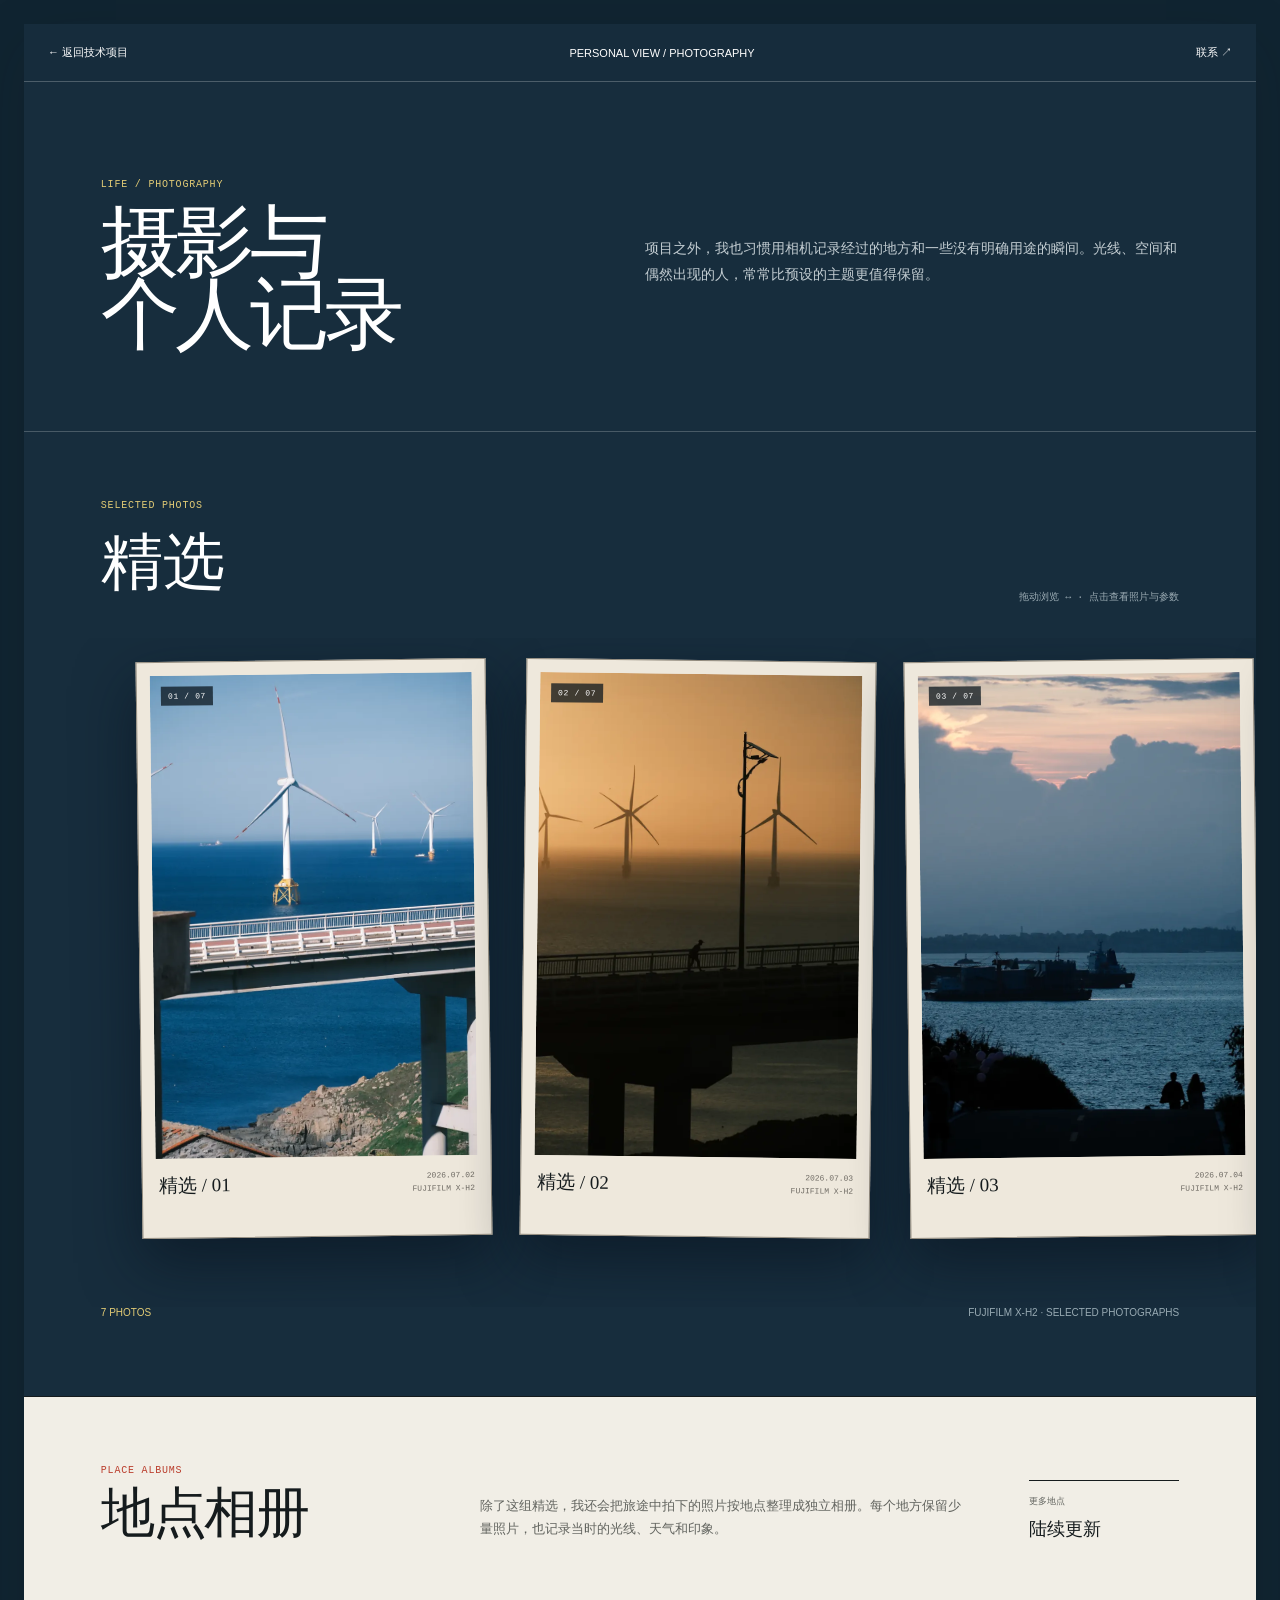
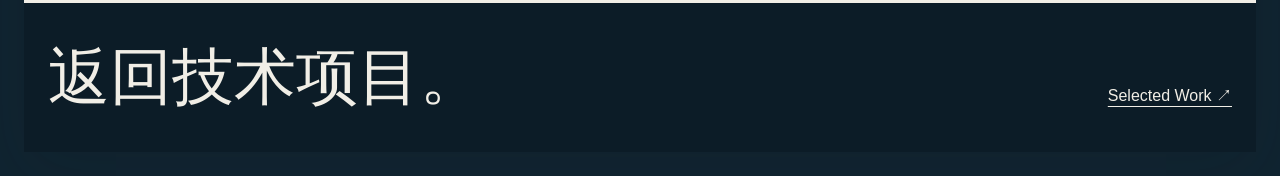
==== commit 11e8675d: "fix: clarify photography back navigation" ====
--- a/personal/index.html
+++ b/personal/index.html
@@ -10,7 +10,7 @@
 </head>
 <body>
   <header class="nav">
-    <a href="../index.html">← 返回作品集</a>
+    <a href="../index.html#projects">← 返回技术项目</a>
     <span>PERSONAL VIEW / PHOTOGRAPHY</span>
     <button class="personal-contact" type="button" data-contact-open>联系 ↗</button>
   </header>
@@ -50,7 +50,7 @@
 
   <footer class="personal-footer">
     <h2>返回技术项目。</h2>
-    <a href="../index.html#projects">Selected Work ↗</a>
+    <a href="../index.html">Selected Work ↗</a>
   </footer>
 
   <div class="contact-modal" role="dialog" aria-modal="true" aria-labelledby="contact-title" aria-hidden="true">
